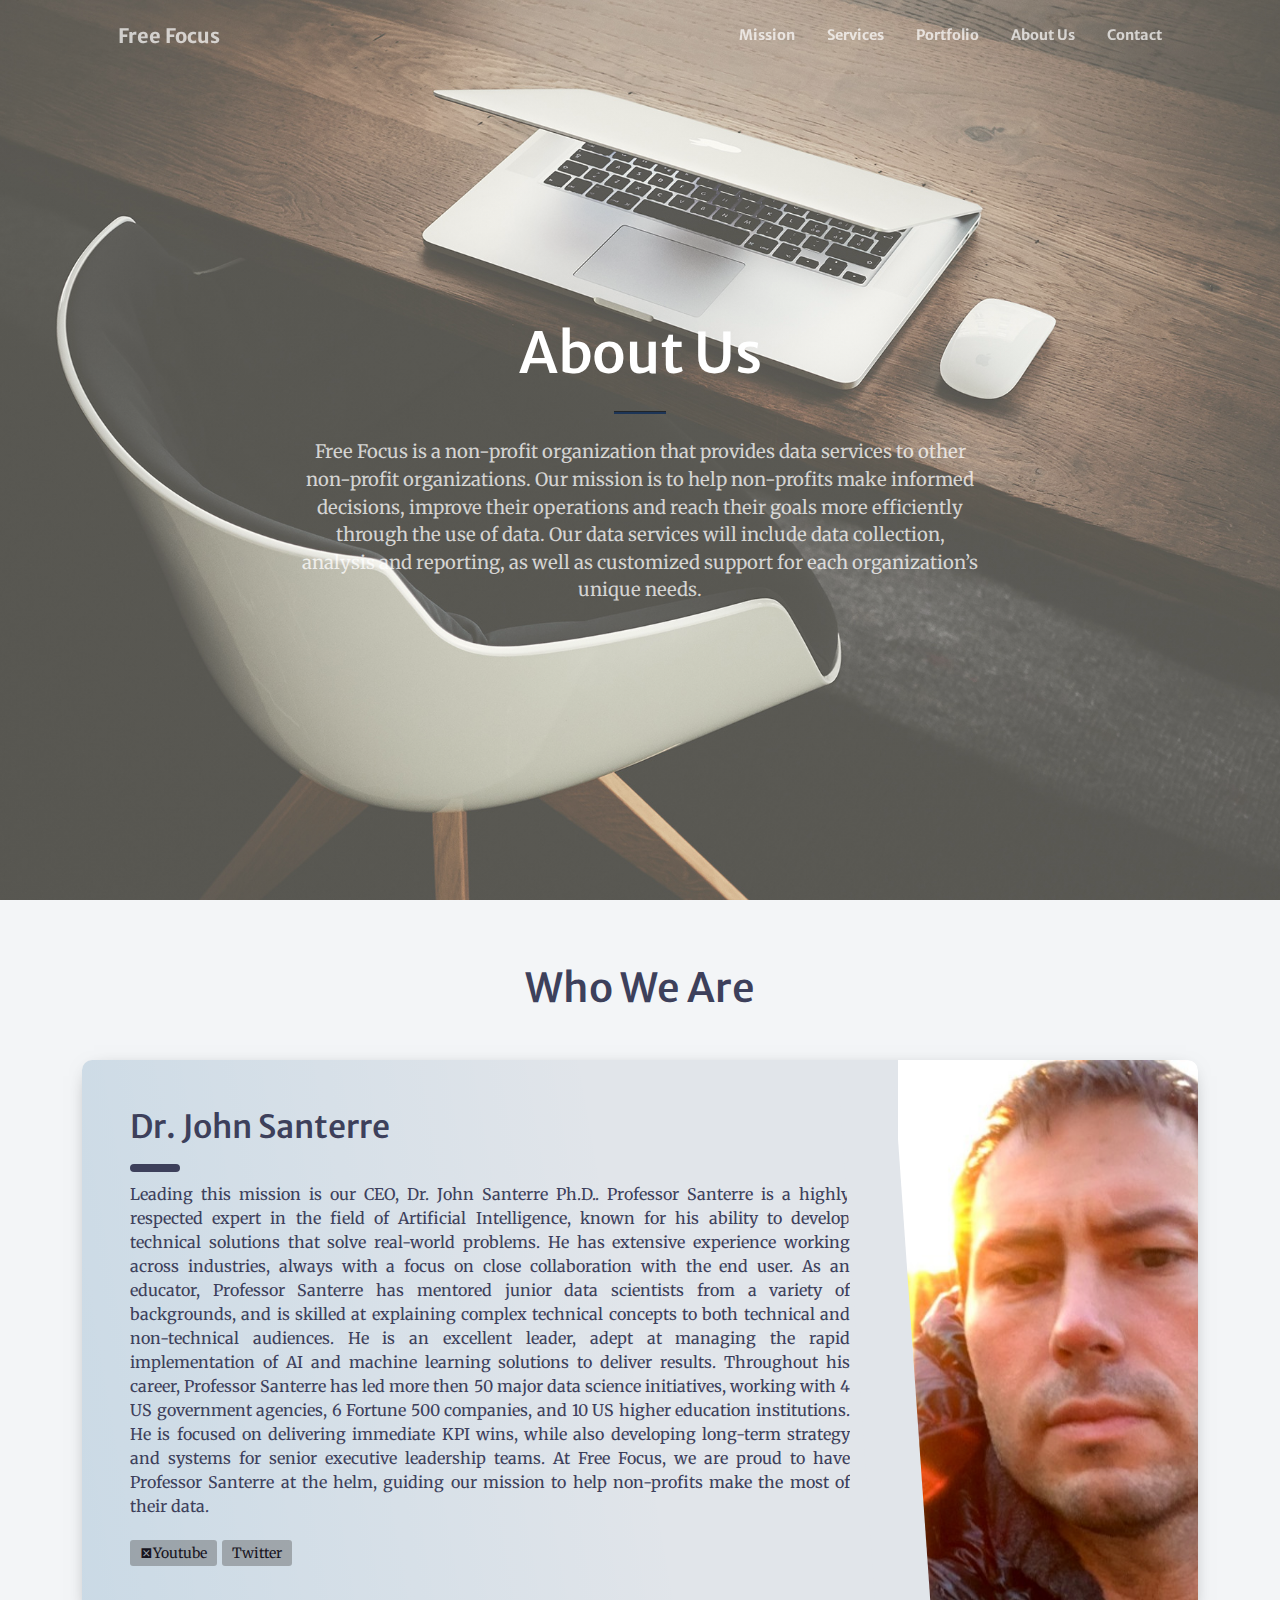
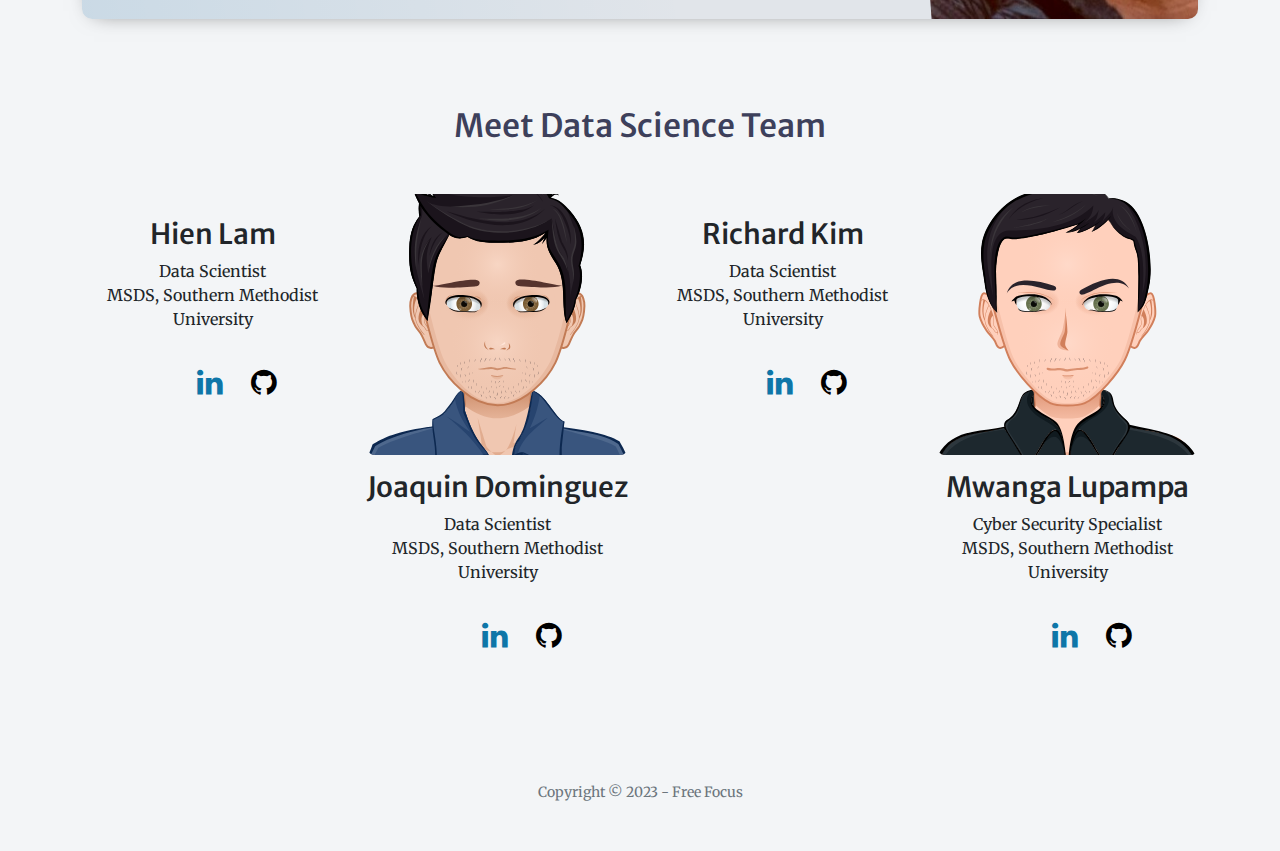
==== about.html @ c7f5c75e "joaquin svg" ====
<!DOCTYPE html>
<html lang="en">
    <head>
        <meta charset="utf-8" />
        <meta name="viewport" content="width=device-width, initial-scale=1, shrink-to-fit=no" />
        <meta name="description" content="" />
        <meta name="author" content="" />
        <title>Free Focus</title>
        <!-- Favicon-->
        <link rel="icon" type="image/x-icon" href="assets/favicon.ico" />
        <!-- Add icon library -->
        <link rel="stylesheet" href="https://cdnjs.cloudflare.com/ajax/libs/font-awesome/4.7.0/css/font-awesome.min.css">
        <!-- Bootstrap Icons-->
        <link href="https://cdn.jsdelivr.net/npm/bootstrap-icons@1.5.0/font/bootstrap-icons.css" rel="stylesheet" />
        <!-- Google fonts-->
        <link href="https://fonts.googleapis.com/css?family=Merriweather+Sans:400,700" rel="stylesheet" />
        <link href="https://fonts.googleapis.com/css?family=Merriweather:400,300,300italic,400italic,700,700italic" rel="stylesheet" type="text/css" />
        <!-- SimpleLightbox plugin CSS-->
        <link href="https://cdnjs.cloudflare.com/ajax/libs/SimpleLightbox/2.1.0/simpleLightbox.min.css" rel="stylesheet" />
        <!-- Core theme CSS (includes Bootstrap)-->
        <link href="css/styles.css" rel="stylesheet" />
    </head>
    <body id="page-top">
        <!-- Navigation-->
        <nav class="navbar navbar-expand-lg navbar-light fixed-top py-3" id="mainNav">
            <div class="container px-4 px-lg-5">
                <a class="navbar-brand" href="#page-top">Free Focus</a>
                <button class="navbar-toggler navbar-toggler-right" type="button" data-bs-toggle="collapse" data-bs-target="#navbarResponsive" aria-controls="navbarResponsive" aria-expanded="false" aria-label="Toggle navigation"><span class="navbar-toggler-icon"></span></button>
                <div class="collapse navbar-collapse" id="navbarResponsive">
                    <ul class="navbar-nav ms-auto my-2 my-lg-0">
                        <li class="nav-item"><a class="nav-link" href="index.html">Mission</a></li>
                        <li class="nav-item"><a class="nav-link" href="index.html">Services</a></li>
                        <li class="nav-item"><a class="nav-link" href="index.html">Portfolio</a></li>
                        <li class="nav-item"><a class="nav-link" href="about.html">About Us</a></li>
                        <li class="nav-item"><a class="nav-link" href="index.html">Contact</a></li>
                    </ul>
                </div>
            </div>
        </nav>
        <!-- Masthead-->
        <header class="masthead2">
            <div class="container px-4 px-lg-5 h-100">
                <div class="row gx-4 gx-lg-5 h-100 align-items-center justify-content-center text-center">
                    <div class="col-lg-8 align-self-end">
                        <h1 class="text-white font-weight-bold">About Us</h1>
                        <hr class="divider" />
                    </div>
                    <div class="col-lg-8 align-self-baseline">
                        <p class="text-white-75 mb-5"> Free Focus is a non-profit organization that provides data services to other non-profit organizations. Our mission is to help non-profits make informed decisions, improve their operations and reach their goals more efficiently through the use of data. Our data services will include data collection, analysis and reporting, as well as customized support for each organization’s unique needs. </p>

                    </div>
                </div>
            </div>
        </header>

        <!-- Services-->
        <section class="light pt-4">
            <div class="container py-2">
                <div class = "h1 text-center text-blue pb-3" id = "pageHeaderTitle"> Who We Are</div>
                <article class = "postcard light blue">
                    <a class = "postcard__img_link" href="#">
                        <img class = "postcard__img" src="/assets/img/santerre2.jpg" alt="">
                    </a>
                        <div class = "postcard__text t-dark">
                            <h1 class = "postcard__title text-blue">Dr. John Santerre</h1>
                            <div class = "postcard__bar"></div>
                            <div class = "postcard__preview-txt text-blue">
                                Leading this mission is our CEO, Dr. John Santerre Ph.D.. Professor Santerre is a highly respected expert in the field of Artificial Intelligence, known for his ability to develop technical solutions that solve real-world problems. He has extensive experience working across industries, always with a focus on close collaboration with the end user. As an educator, Professor Santerre has mentored junior data scientists from a variety of backgrounds, and is skilled at explaining complex technical concepts to both technical and non-technical audiences. 
                                He is an excellent leader, adept at managing the rapid implementation of AI and machine learning solutions to deliver results.
                                Throughout his career, Professor Santerre has led more then 50 major data science initiatives, working with 4 US government agencies, 6 Fortune 500 companies, and 10 US higher education institutions. He is focused on delivering immediate KPI wins, while also developing long-term strategy and systems for senior executive leadership teams.
                                At Free Focus, we are proud to have Professor Santerre at the helm, guiding our mission to help non-profits make the most of their data.
                            </div>
                            <ul class="postcard__tagbox">
                                <li class="tag__item"><i class="fas fa-tag mr-2"></i>Youtube</li>
                                <li class="tag__item"><i class="fas fa-clock mr-2"></i>Twitter</li>
                            </ul>
                        </div>
                </article>




                    <!-- <div class="col-lg-4 col-md-6 text-center">
                        <div class="mt-5">
                            <div class="mb-2"><i class="bi-braces fs-1 text-blue"></i></div>
                            <h3 class="h4 mb-2">Advice</h3>
                            <p class="text-muted mb-0">With over 20 years of providing highly technical services to clients, Free Focus and its members are committed to producing best-in-class service for 501(c)(3) organizations.</p>
                        </div>
                    </div>
                    <div class="col-lg-4 col-md-6 text-center">
                        <div class="mt-5">
                            <div class="mb-2"><i class="bi-laptop fs-1 text-blue"></i></div>
                            <h3 class="h4 mb-2">Educate</h3>
                            <p class="text-muted mb-0">With experience teaching and educating at University of California, Berkeley, Southern Methodist University, Syracuse University, and the University of Chicago, Free Focus is committed to the highest standards in employee education.</p>
                        </div>
                    </div>
                    <div class="col-lg-4 col-md-6 text-center">
                        <div class="mt-5">
                            <div class="mb-2"><i class="bi-globe fs-1 text-blue"></i></div>
                            <h3 class="h4 mb-2">Support</h3>
                            <p class="text-muted mb-0">Free Focus's original mission was, and continues to be, boutique hands-on technical support for nonprofits to help them achieve their technical goals.</p>
                        </div>
                    </div> -->
                    <!-- <div class="col-lg-3 col-md-6 text-center">
                        <div class="mt-5">
                            <div class="mb-2"><i class="bi-heart fs-1 text-blue"></i></div>
                            <h3 class="h4 mb-2">Made with Love</h3>
                            <p class="text-muted mb-0">Lorem ipsum</p>
                        </div>
                    </div> -->
                </div>
            </div>
        </section>

        <section id = 'team' class="light">
            <div class = 'container py-5 justify-content-center'>
                <h2 class="text-center mb-5 text-blue">Meet Data Science Team</h2>
                <div class = 'row text-center'>
                    <div class = 'col-lg-3 col-sm-4 col-xs-12  align-items-center'>
                        <div class = 'our team'>
                            <div class='single-team'>
                                <img src="https://bootdey.com/img/Content/avatar/avatar3.png" class = "img-fluid mb-3 rounded-circle shadow-4-strong" alt="">
                                <h3>Hien Lam</h3>
                                <p>Data Scientist <br> MSDS, Southern Methodist University</p>
                            </div>
                            <ul class="social">
                                <a href="https://www.linkedin.com/in/lamhien/" class = "fa fa-linkedin linkedin"></a>
                                <a href="https://github.com/lam-hien" class = "fa fa-github github"></a>
                            </ul>
                        </div><!-- End our team-->
                    </div><!--End Col-->
                    <div class="col-lg-3 col-sm-4 col-xs-12 ">    
                        <div class="our-team">
                            <div class="single-team">
                                <img src="/assets/img/joaquin_cartoon.svg" class="img-fluid mb-3 rounded-3  shadow-4-strong" alt="">
                                <h3>Joaquin Dominguez</h3>
                                <p>Data Scientist <br> MSDS, Southern Methodist University</p>
                            </div>
                            <ul class="social">
                                <a href="https://www.linkedin.com/in/joaquin-dominguez1992/" class = "fa fa-linkedin linkedin"></a>
                                <a href="https://github.com/j-dominguez9" class = "fa fa-github github"></a>
                            </ul>	
                        </div><!--End Our Team-->    
                    </div><!--End Col-->
                    <div class="col-lg-3 col-sm-4 col-xs-12">    
                        <div class="our-team">
                            <div class="single-team">
                                <img src="https://bootdey.com/img/Content/avatar/avatar2.png" class="img-fluid mb-3 rounded-circle shadow-4-strong" alt="">
                                <h3>Richard Kim</h3>
                                <p>Data Scientist <br> MSDS, Southern Methodist University</p>
                            </div>
                            <ul class="social">
                                <a href="https://www.linkedin.com/in/richard-y-kim/" class = "fa fa-linkedin linkedin"></a>
                                <a href="https://github.com/ryskgit" class = "fa fa-github github"></a>
                            </ul>	
                        </div><!--End Our Team-->    
                    </div><!--End Col-->
                    <div class="col-lg-3 col-sm-4 col-xs-12">    
                        <div class="our-team">
                            <div class="single-team">
                                <img src="/assets/img/Cartoonify.svg" class="img-fluid mb-3 rounded-3" alt="">
                                <h3>Mwanga Lupampa</h3>
                                <p>Cyber Security Specialist <br> MSDS, Southern Methodist University</p>
                            </div>
                            <ul class="social">
                                <a href="https://www.linkedin.com/in/mwangamalcolm/" class = "fa fa-linkedin linkedin"></a>
                                <a href="#" class = "fa fa-github github"></a>
                            </ul>	
                        </div><!--End Our Team-->    
                    </div><!--End Col-->
                </div>
            </div>
        </section> 

            <!-- Footer-->
        <footer class="light py-5">
            <div class="container px-4 px-lg-5"><div class="small text-center text-muted">Copyright &copy; 2023 - Free Focus</div></div>
        </footer>
        <!-- Bootstrap core JS-->
        <script src="https://cdn.jsdelivr.net/npm/bootstrap@5.2.3/dist/js/bootstrap.bundle.min.js"></script>
        <!-- SimpleLightbox plugin JS-->
        <script src="https://cdnjs.cloudflare.com/ajax/libs/SimpleLightbox/2.1.0/simpleLightbox.min.js"></script>
        <!-- Core theme JS-->
        <script src="js/scripts.js"></script>
        <!-- * * * * * * * * * * * * * * * * * * * * * * * * * * * * * * * * * * * * * * * *-->
        <!-- * *                               SB Forms JS                               * *-->
        <!-- * * Activate your form at https://startbootstrap.com/solution/contact-forms * *-->
        <!-- * * * * * * * * * * * * * * * * * * * * * * * * * * * * * * * * * * * * * * * *-->
        <script src="https://cdn.startbootstrap.com/sb-forms-latest.js"></script>
    </body>
</html>
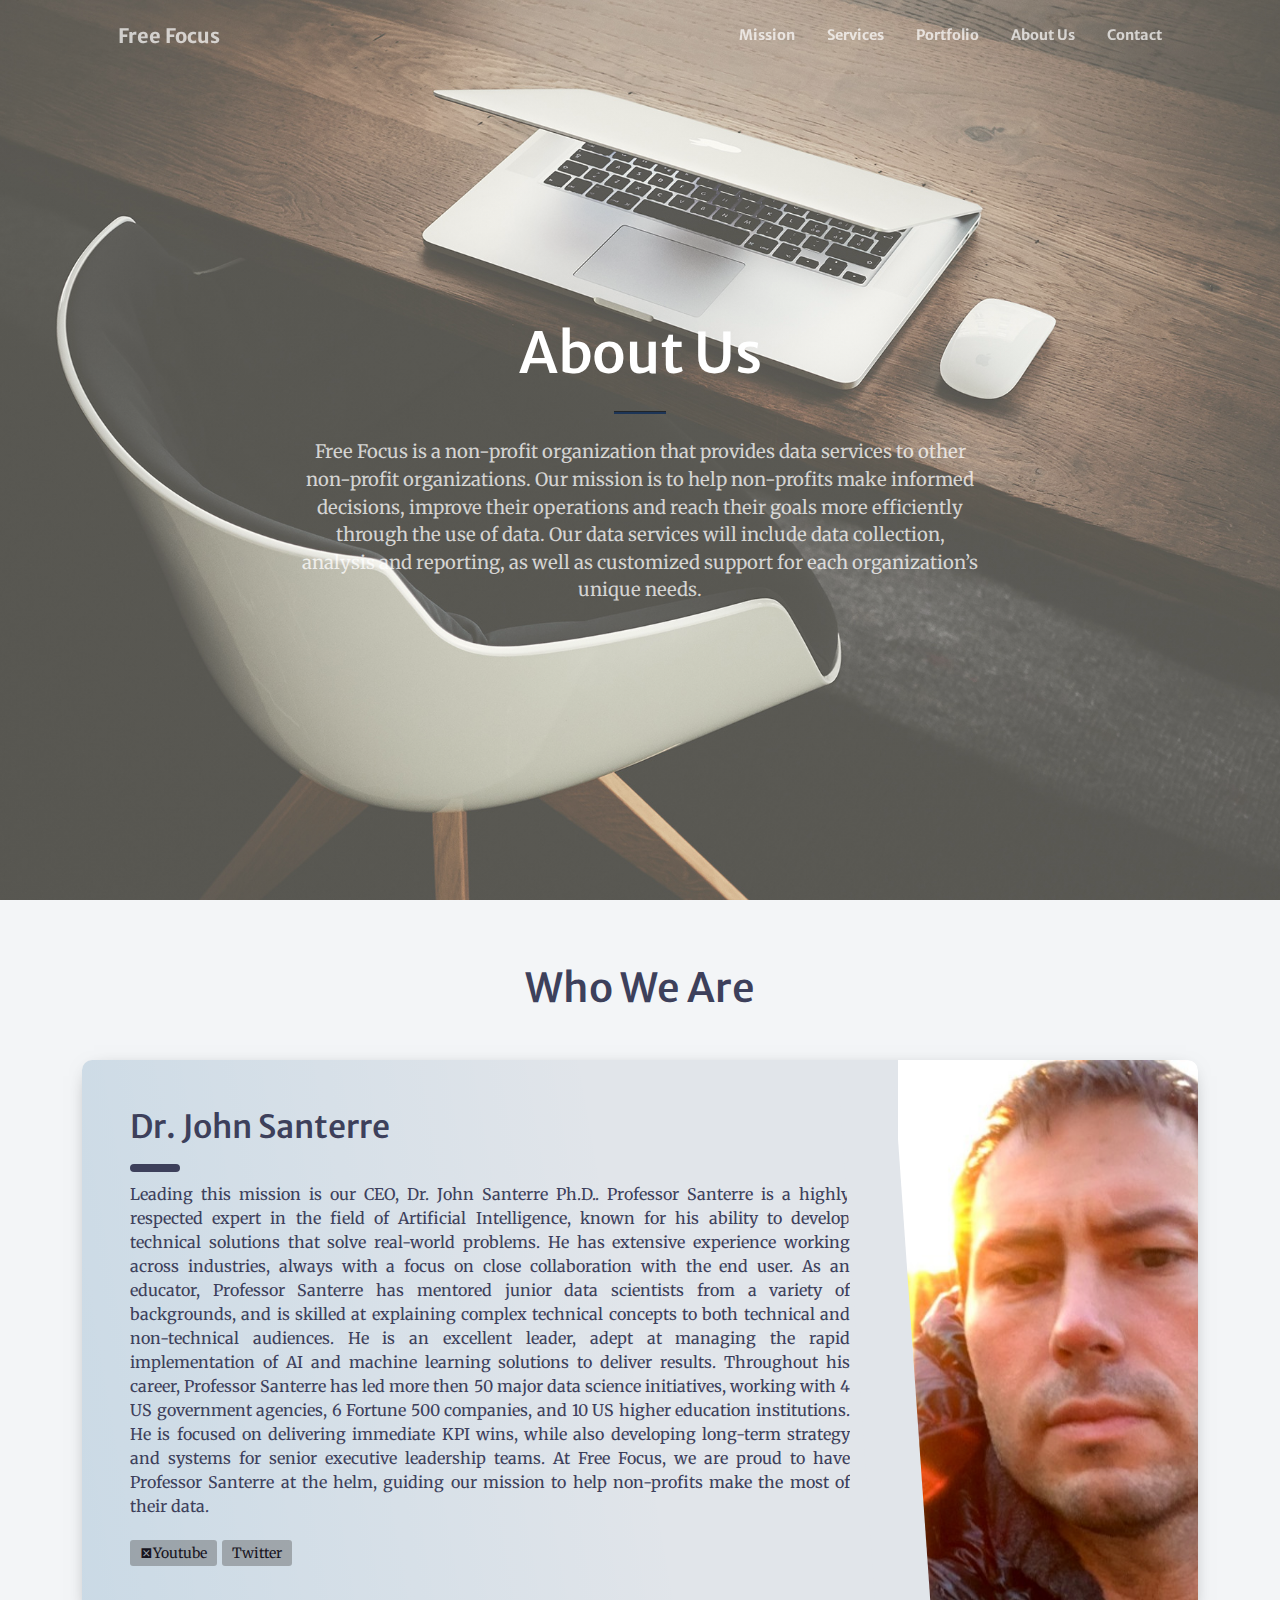
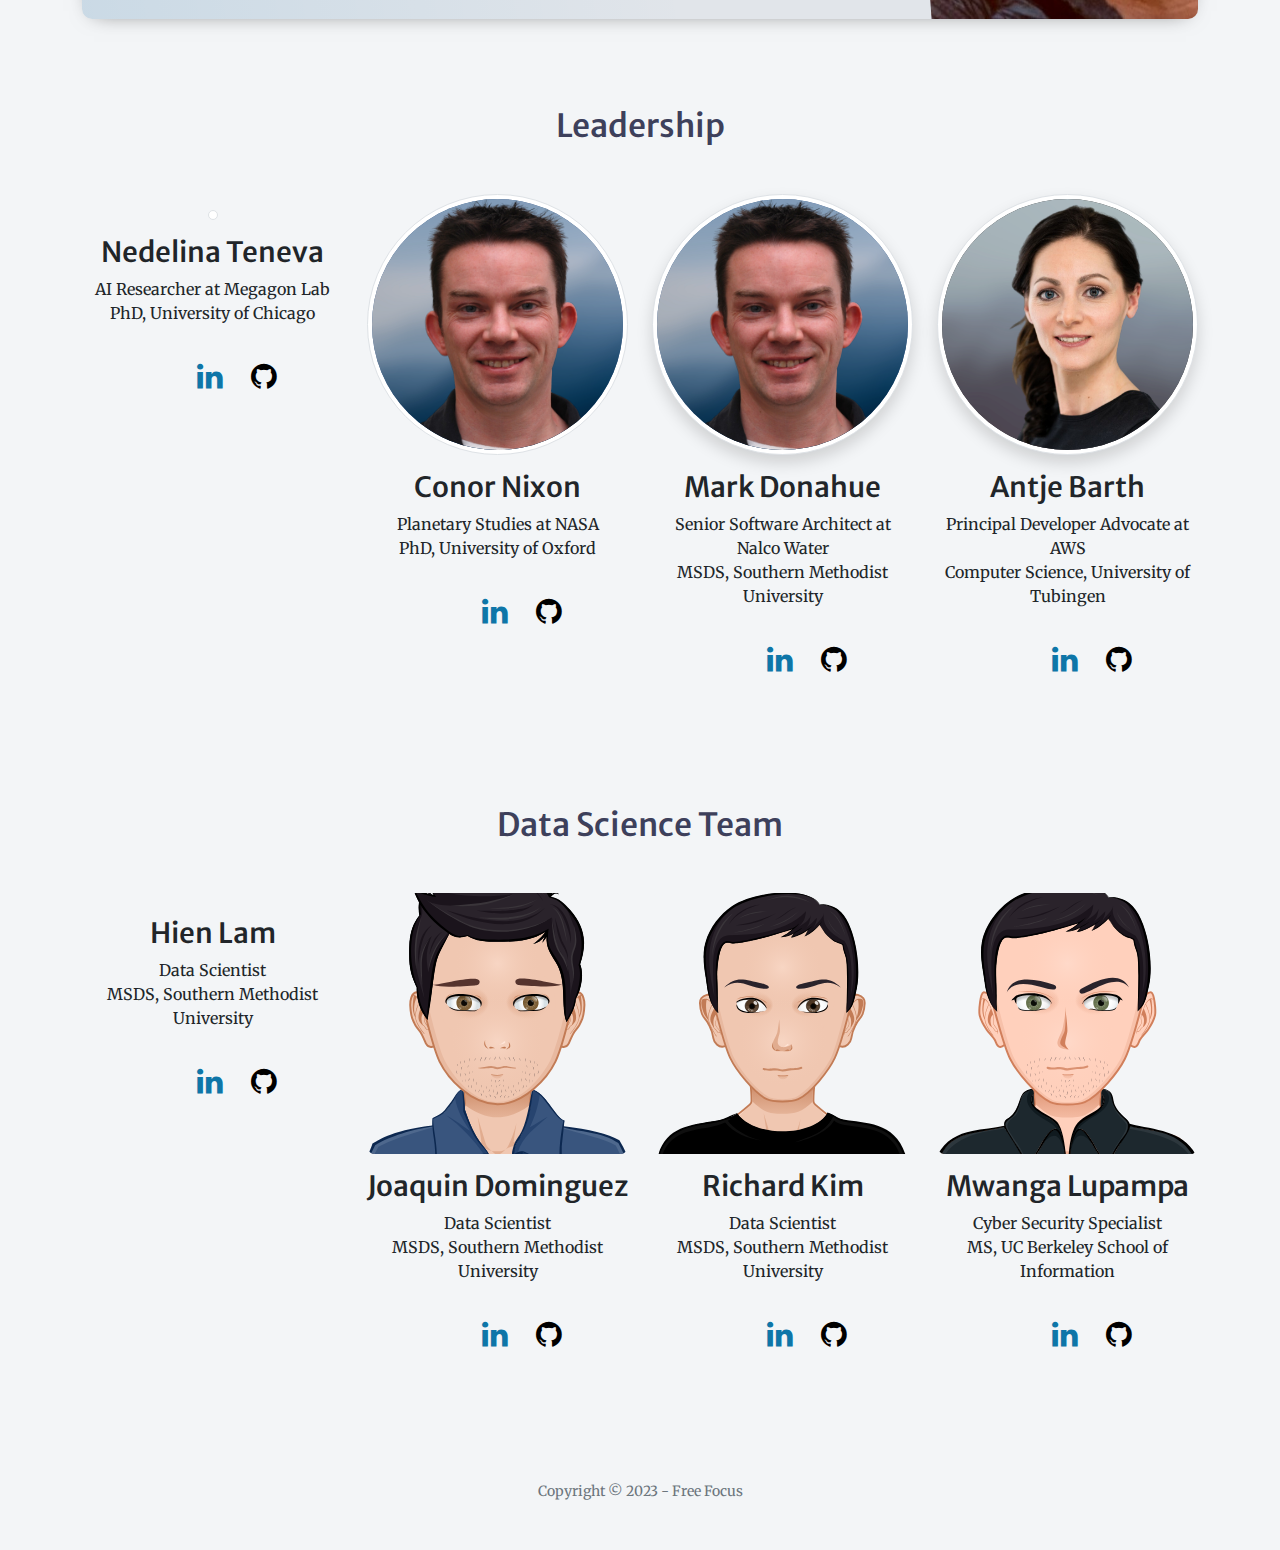
==== commit ca119548: "Leadership section" ====
--- a/about.html
+++ b/about.html
@@ -114,7 +114,67 @@
 
         <section id = 'team' class="light">
             <div class = 'container py-5 justify-content-center'>
-                <h2 class="text-center mb-5 text-blue">Meet Data Science Team</h2>
+                <h2 class="text-center mb-5 text-blue">Leadership</h2>
+                <div class = 'row text-center '>
+                    <div class = 'col-lg-3 col-sm-4 col-xs-12 align-items-center'>
+                        <div class = 'our team'>
+                            <div class='single-team'>
+                                <img src="/assets/img/Nedelina.svg" class = "mt-3 img-fluid img-thumbnail mb-3 rounded-circle " alt="">
+                                <h3>Nedelina Teneva</h3>
+                                <p>AI Researcher at Megagon Lab<br> PhD, University of Chicago</p>
+                            </div>
+                            <ul class="social">
+                                <a href="https://www.linkedin.com/in/nedelina-teneva-phd/" class = "fa fa-linkedin linkedin"></a>
+                                <a href="https://nedteneva.github.io/" class = "fa fa-github github"></a>
+                            </ul>
+                        </div><!-- End our team-->
+                    </div><!--End Col-->
+                    <div class="col-lg-3 col-sm-4 col-xs-12 ">    
+                        <div class="our-team">
+                            <div class="single-team ">
+                                <img src="/assets/img/Connor.svg" class="img-fluid img-thumbnail mb-3 rounded-circle" alt="">
+                                <h3>Conor Nixon</h3>
+                                <p>Planetary Studies at NASA <br> PhD, University of Oxford</p>
+                            </div>
+                            <ul class="social">
+                                <a href="https://www.linkedin.com/in/joaquin-dominguez1992/" class = "fa fa-linkedin linkedin"></a>
+                                <a href="https://github.com/j-dominguez9" class = "fa fa-github github"></a>
+                            </ul>	
+                        </div><!--End Our Team-->    
+                    </div><!--End Col-->
+                    <div class="col-lg-3 col-sm-4 col-xs-12">    
+                        <div class="our-team">
+                            <div class="single-team">
+                                <img src="/assets/img/Connor.svg" class="img-fluid img-thumbnail mb-3 rounded-circle shadow" alt="">
+                                <h3>Mark Donahue</h3>
+                                <p>Senior Software Architect at Nalco Water <br> MSDS, Southern Methodist University</p>
+                            </div>
+                            <ul class="social">
+                                <a href="https://www.linkedin.com/in/richard-y-kim/" class = "fa fa-linkedin linkedin"></a>
+                                <a href="https://github.com/ryskgit" class = "fa fa-github github"></a>
+                            </ul>	
+                        </div><!--End Our Team-->    
+                    </div><!--End Col-->
+                    <div class="col-lg-3 col-sm-4 col-xs-12">    
+                        <div class="our-team">
+                            <div class="single-team">
+                                <img src="/assets/img/Antje2.svg" class="img-fluid img-thumbnail mb-3 rounded-circle shadow" alt="">
+                                <h3>Antje Barth</h3>
+                                <p>Principal Developer Advocate at AWS <br> Computer Science, University of Tubingen</p>
+                            </div>
+                            <ul class="social">
+                                <a href="https://www.linkedin.com/in/antje-barth/" class = "fa fa-linkedin linkedin"></a>
+                                <a href="#" class = "fa fa-github github"></a>
+                            </ul>	
+                        </div><!--End Our Team-->    
+                    </div><!--End Col-->
+                </div>
+            </div>
+        </section> 
+
+        <section id = 'team' class="light">
+            <div class = 'container py-5 justify-content-center'>
+                <h2 class="text-center mb-5 text-blue">Data Science Team</h2>
                 <div class = 'row text-center'>
                     <div class = 'col-lg-3 col-sm-4 col-xs-12  align-items-center'>
                         <div class = 'our team'>
@@ -145,7 +205,7 @@
                     <div class="col-lg-3 col-sm-4 col-xs-12">    
                         <div class="our-team">
                             <div class="single-team">
-                                <img src="https://bootdey.com/img/Content/avatar/avatar2.png" class="img-fluid mb-3 rounded-circle shadow-4-strong" alt="">
+                                <img src="/assets/img/Cartoonify_RK.svg" class="img-fluid mb-3 rounded-3 shadow-4-strong" alt="">
                                 <h3>Richard Kim</h3>
                                 <p>Data Scientist <br> MSDS, Southern Methodist University</p>
                             </div>
@@ -160,7 +220,7 @@
                             <div class="single-team">
                                 <img src="/assets/img/Cartoonify.svg" class="img-fluid mb-3 rounded-3" alt="">
                                 <h3>Mwanga Lupampa</h3>
-                                <p>Cyber Security Specialist <br> MSDS, Southern Methodist University</p>
+                                <p>Cyber Security Specialist <br> MS, UC Berkeley School of Information</p>
                             </div>
                             <ul class="social">
                                 <a href="https://www.linkedin.com/in/mwangamalcolm/" class = "fa fa-linkedin linkedin"></a>
@@ -171,6 +231,8 @@
                 </div>
             </div>
         </section> 
+
+
 
             <!-- Footer-->
         <footer class="light py-5">
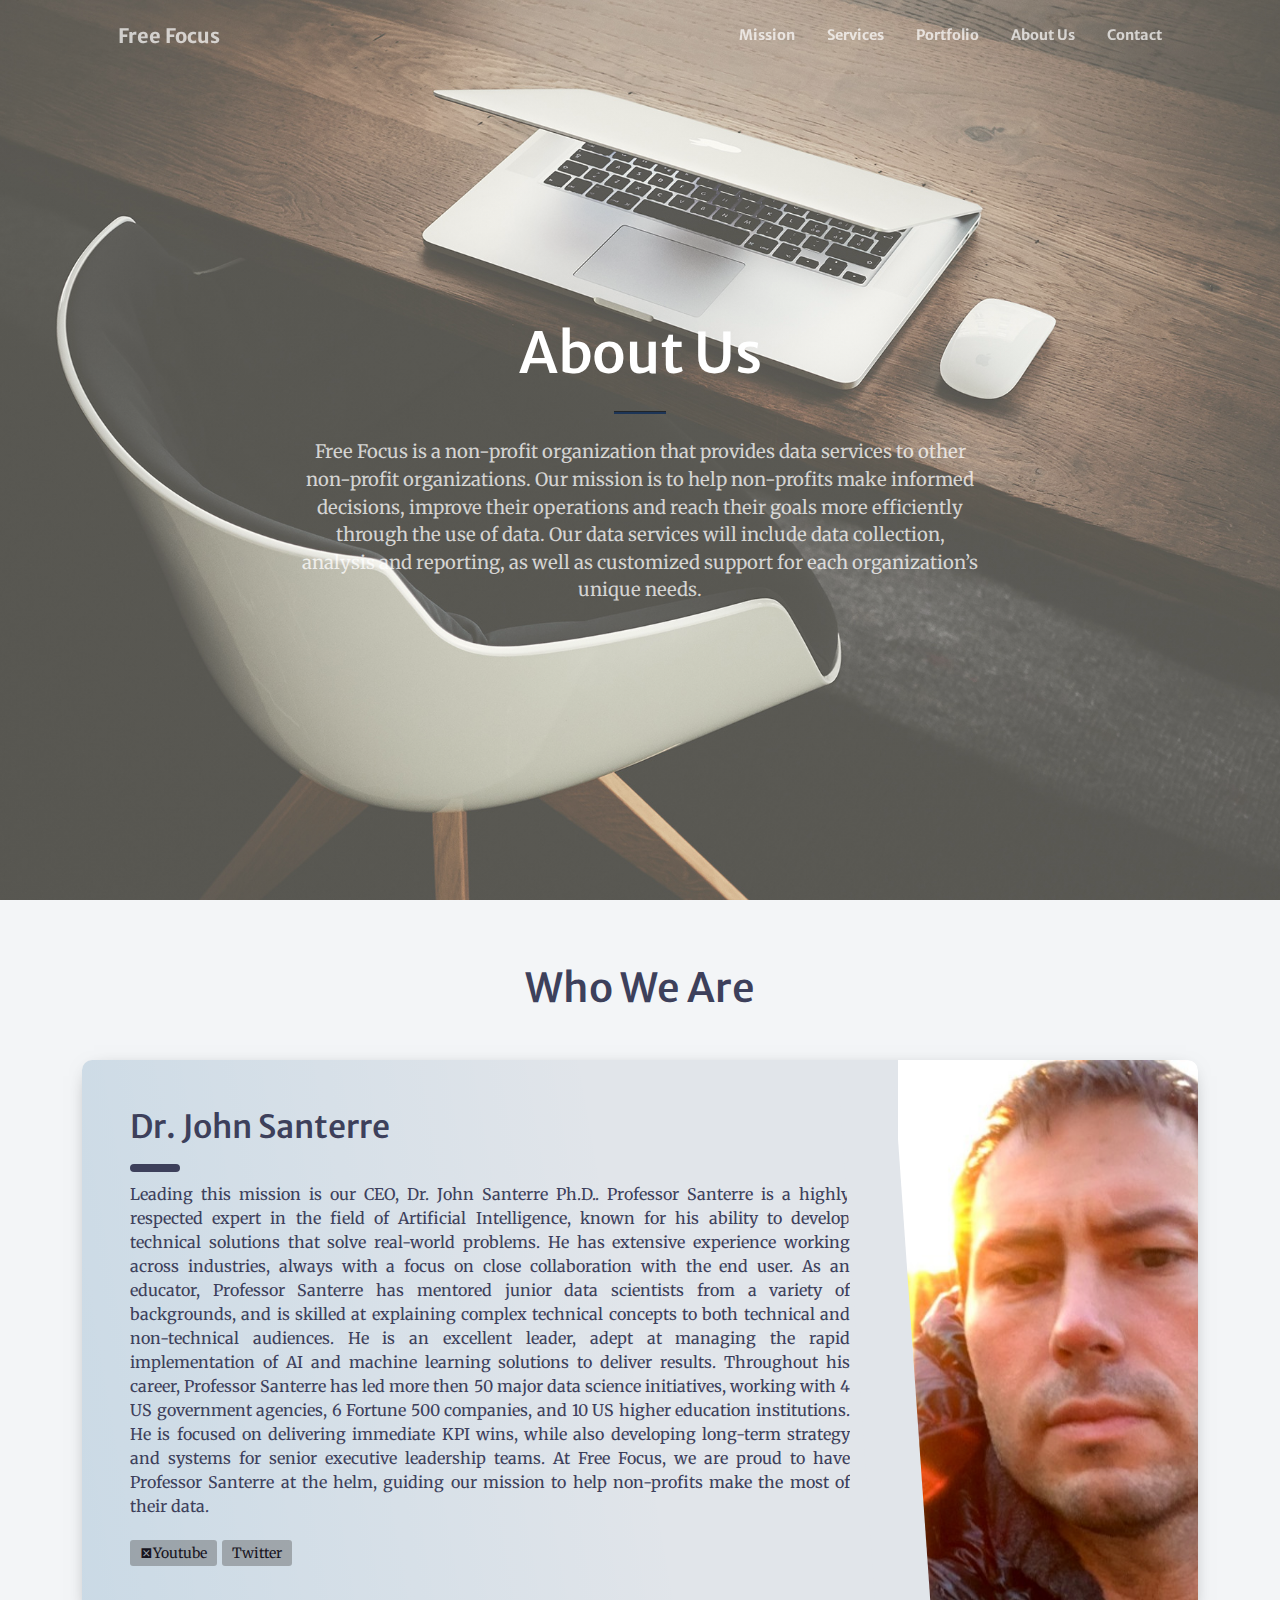
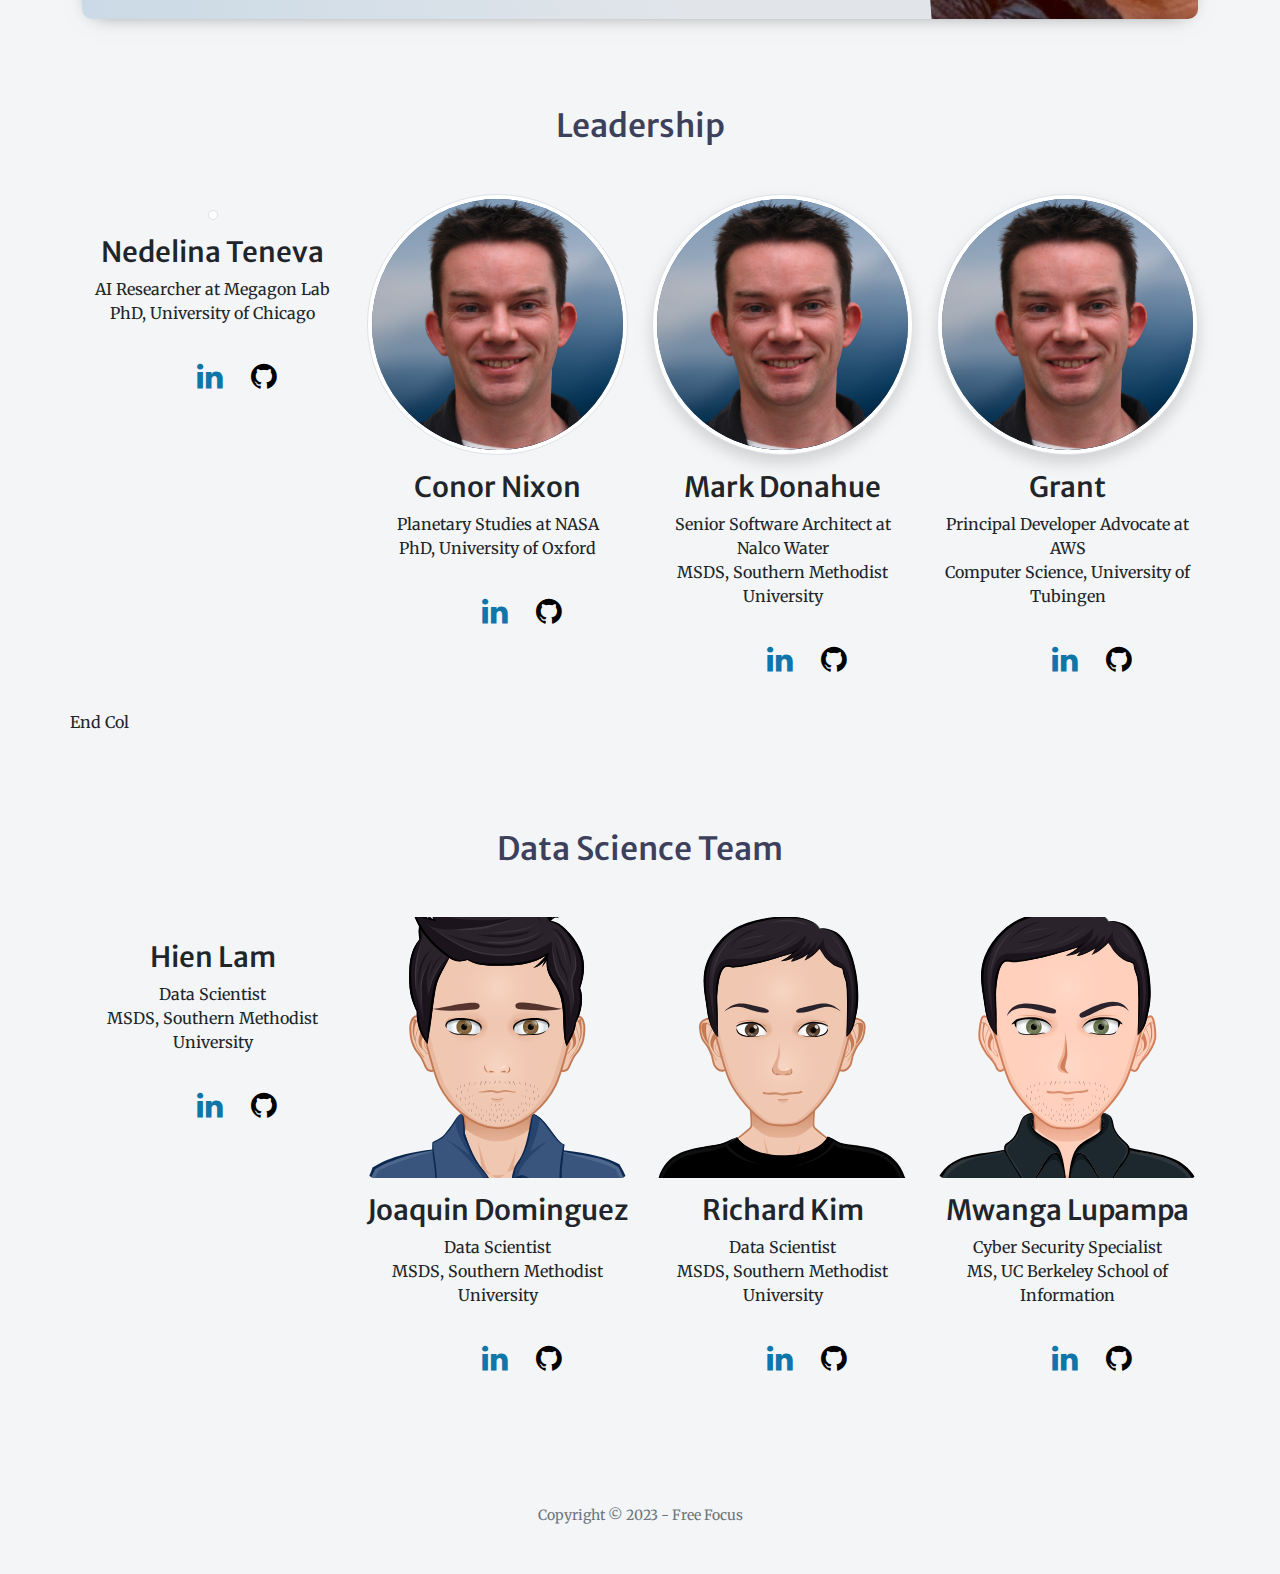
==== commit 4f9fdb7f: "error leadership" ====
--- a/about.html
+++ b/about.html
@@ -119,7 +119,7 @@
                     <div class = 'col-lg-3 col-sm-4 col-xs-12 align-items-center'>
                         <div class = 'our team'>
                             <div class='single-team'>
-                                <img src="/assets/img/Nedelina.svg" class = "mt-3 img-fluid img-thumbnail mb-3 rounded-circle " alt="">
+                                <img src="/assets/img/Nedelina.svg" class = "mt-3 img-fluid img-thumbnail mb-3 rounded-circle " type="image/svg+xml" alt="">
                                 <h3>Nedelina Teneva</h3>
                                 <p>AI Researcher at Megagon Lab<br> PhD, University of Chicago</p>
                             </div>
@@ -131,8 +131,8 @@
                     </div><!--End Col-->
                     <div class="col-lg-3 col-sm-4 col-xs-12 ">    
                         <div class="our-team">
-                            <div class="single-team ">
-                                <img src="/assets/img/Connor.svg" class="img-fluid img-thumbnail mb-3 rounded-circle" alt="">
+                            <div class="single-team">
+                                    <img src="/assets/img/Connor.svg" class="img-fluid img-thumbnail mb-3 rounded-circle" type="image/svg+xml" alt="">
                                 <h3>Conor Nixon</h3>
                                 <p>Planetary Studies at NASA <br> PhD, University of Oxford</p>
                             </div>
@@ -145,7 +145,7 @@
                     <div class="col-lg-3 col-sm-4 col-xs-12">    
                         <div class="our-team">
                             <div class="single-team">
-                                <img src="/assets/img/Connor.svg" class="img-fluid img-thumbnail mb-3 rounded-circle shadow" alt="">
+                                <img src="/assets/img/Connor.svg" class="img-fluid img-thumbnail mb-3 rounded-circle shadow" type="image/svg+xml" alt="">
                                 <h3>Mark Donahue</h3>
                                 <p>Senior Software Architect at Nalco Water <br> MSDS, Southern Methodist University</p>
                             </div>
@@ -158,16 +158,16 @@
                     <div class="col-lg-3 col-sm-4 col-xs-12">    
                         <div class="our-team">
                             <div class="single-team">
-                                <img src="/assets/img/Antje2.svg" class="img-fluid img-thumbnail mb-3 rounded-circle shadow" alt="">
-                                <h3>Antje Barth</h3>
+                                <img src="/assets/img/Connor.svg" class="img-fluid img-thumbnail mb-3 rounded-circle shadow" type="image/svg+xml" alt="">
+                                <h3>Grant</h3>
                                 <p>Principal Developer Advocate at AWS <br> Computer Science, University of Tubingen</p>
                             </div>
                             <ul class="social">
-                                <a href="https://www.linkedin.com/in/antje-barth/" class = "fa fa-linkedin linkedin"></a>
+                                <a href="#" class = "fa fa-linkedin linkedin"></a>
                                 <a href="#" class = "fa fa-github github"></a>
                             </ul>	
                         </div><!--End Our Team-->    
-                    </div><!--End Col-->
+                    </div>End Col
                 </div>
             </div>
         </section> 
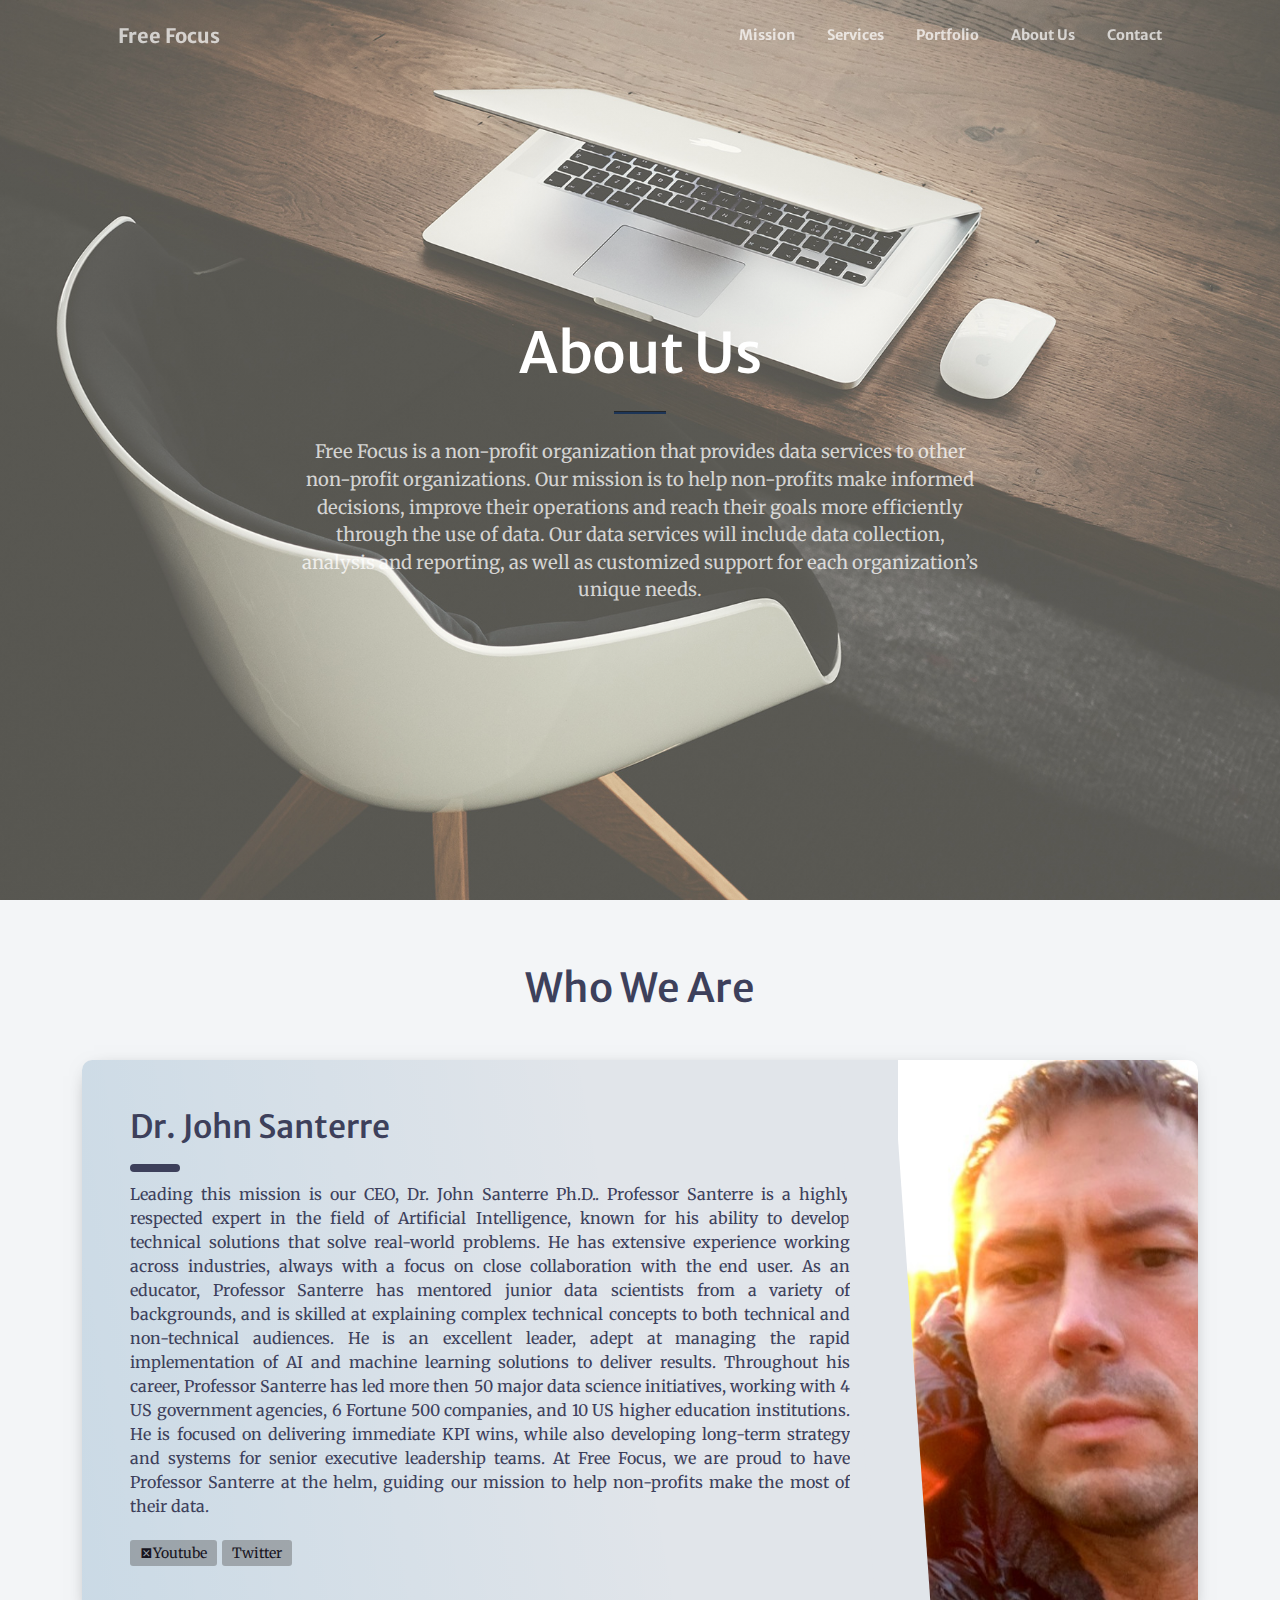
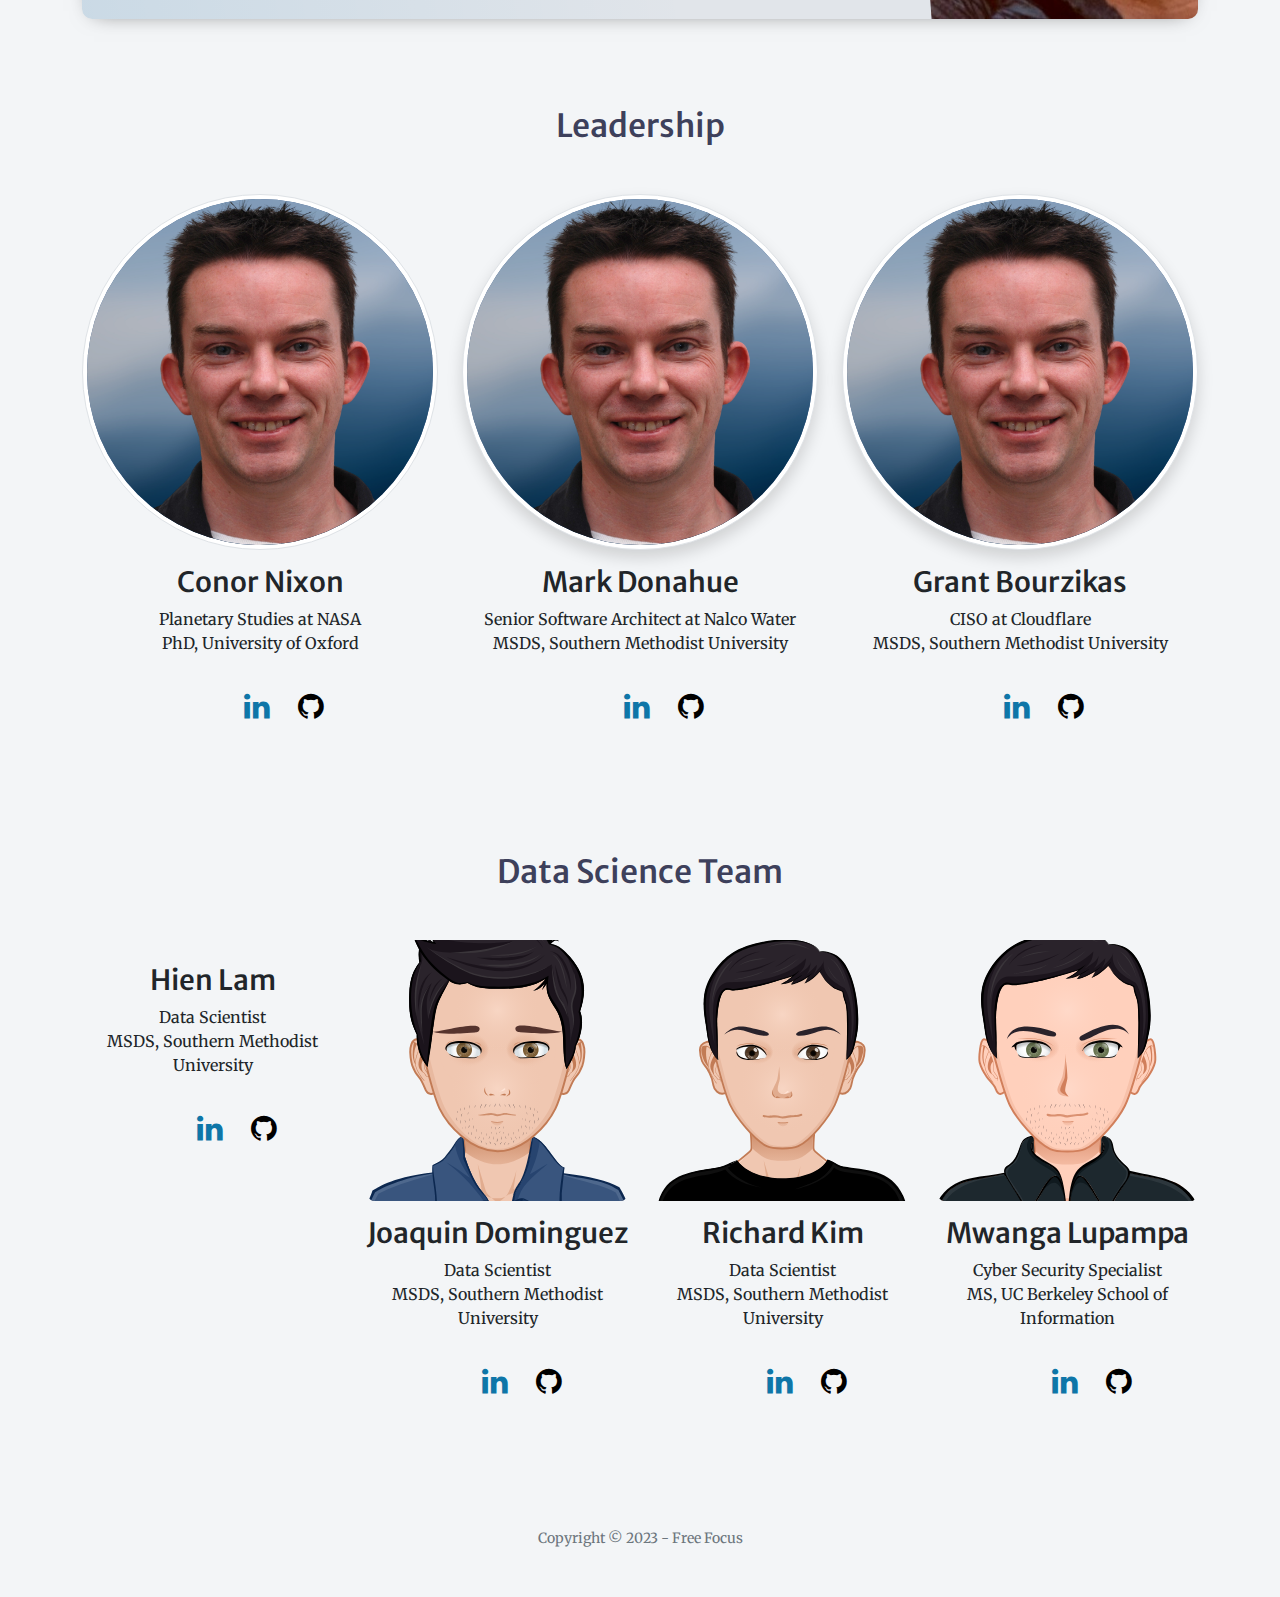
==== commit 3cc797d3: "grant details" ====
--- a/about.html
+++ b/about.html
@@ -116,7 +116,7 @@
             <div class = 'container py-5 justify-content-center'>
                 <h2 class="text-center mb-5 text-blue">Leadership</h2>
                 <div class = 'row text-center '>
-                    <div class = 'col-lg-3 col-sm-4 col-xs-12 align-items-center'>
+                    <!-- <div class = 'col-lg-3 col-sm-4 col-xs-12 align-items-center'>
                         <div class = 'our team'>
                             <div class='single-team'>
                                 <img src="/assets/img/Nedelina.svg" class = "mt-3 img-fluid img-thumbnail mb-3 rounded-circle " type="image/svg+xml" alt="">
@@ -127,9 +127,9 @@
                                 <a href="https://www.linkedin.com/in/nedelina-teneva-phd/" class = "fa fa-linkedin linkedin"></a>
                                 <a href="https://nedteneva.github.io/" class = "fa fa-github github"></a>
                             </ul>
-                        </div><!-- End our team-->
-                    </div><!--End Col-->
-                    <div class="col-lg-3 col-sm-4 col-xs-12 ">    
+                        </div><!--End our team-->
+                    <!-- </div>End Col -->
+                    <div class="col-lg-4 col-sm-4 col-xs-12 ">    
                         <div class="our-team">
                             <div class="single-team">
                                     <img src="/assets/img/Connor.svg" class="img-fluid img-thumbnail mb-3 rounded-circle" type="image/svg+xml" alt="">
@@ -142,7 +142,7 @@
                             </ul>	
                         </div><!--End Our Team-->    
                     </div><!--End Col-->
-                    <div class="col-lg-3 col-sm-4 col-xs-12">    
+                    <div class="col-lg-4 col-sm-4 col-xs-12">    
                         <div class="our-team">
                             <div class="single-team">
                                 <img src="/assets/img/Connor.svg" class="img-fluid img-thumbnail mb-3 rounded-circle shadow" type="image/svg+xml" alt="">
@@ -155,19 +155,19 @@
                             </ul>	
                         </div><!--End Our Team-->    
                     </div><!--End Col-->
-                    <div class="col-lg-3 col-sm-4 col-xs-12">    
+                    <div class="col-lg-4 col-sm-4 col-xs-12">    
                         <div class="our-team">
                             <div class="single-team">
                                 <img src="/assets/img/Connor.svg" class="img-fluid img-thumbnail mb-3 rounded-circle shadow" type="image/svg+xml" alt="">
-                                <h3>Grant</h3>
-                                <p>Principal Developer Advocate at AWS <br> Computer Science, University of Tubingen</p>
+                                <h3>Grant Bourzikas</h3>
+                                <p>CISO at Cloudflare <br> MSDS, Southern Methodist University</p>
                             </div>
                             <ul class="social">
                                 <a href="#" class = "fa fa-linkedin linkedin"></a>
                                 <a href="#" class = "fa fa-github github"></a>
                             </ul>	
                         </div><!--End Our Team-->    
-                    </div>End Col
+                    </div><!--End Col-->
                 </div>
             </div>
         </section> 
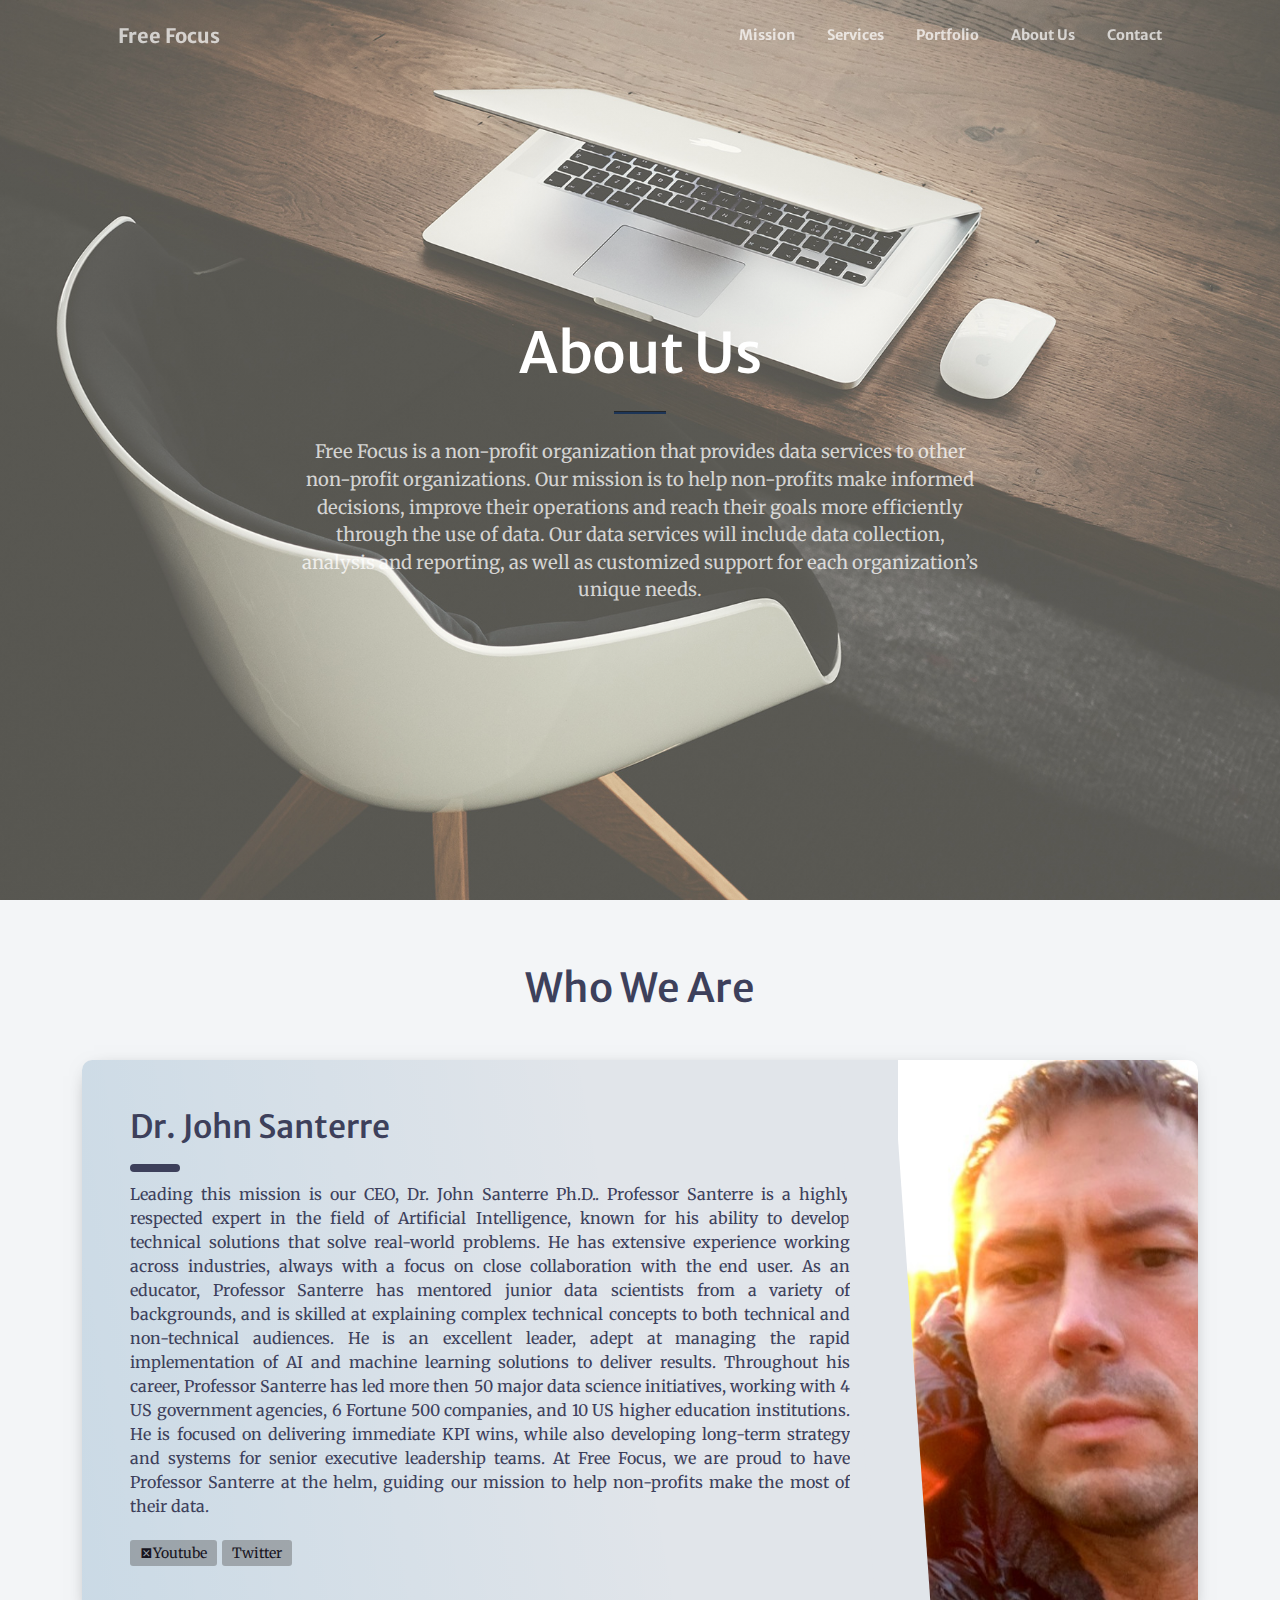
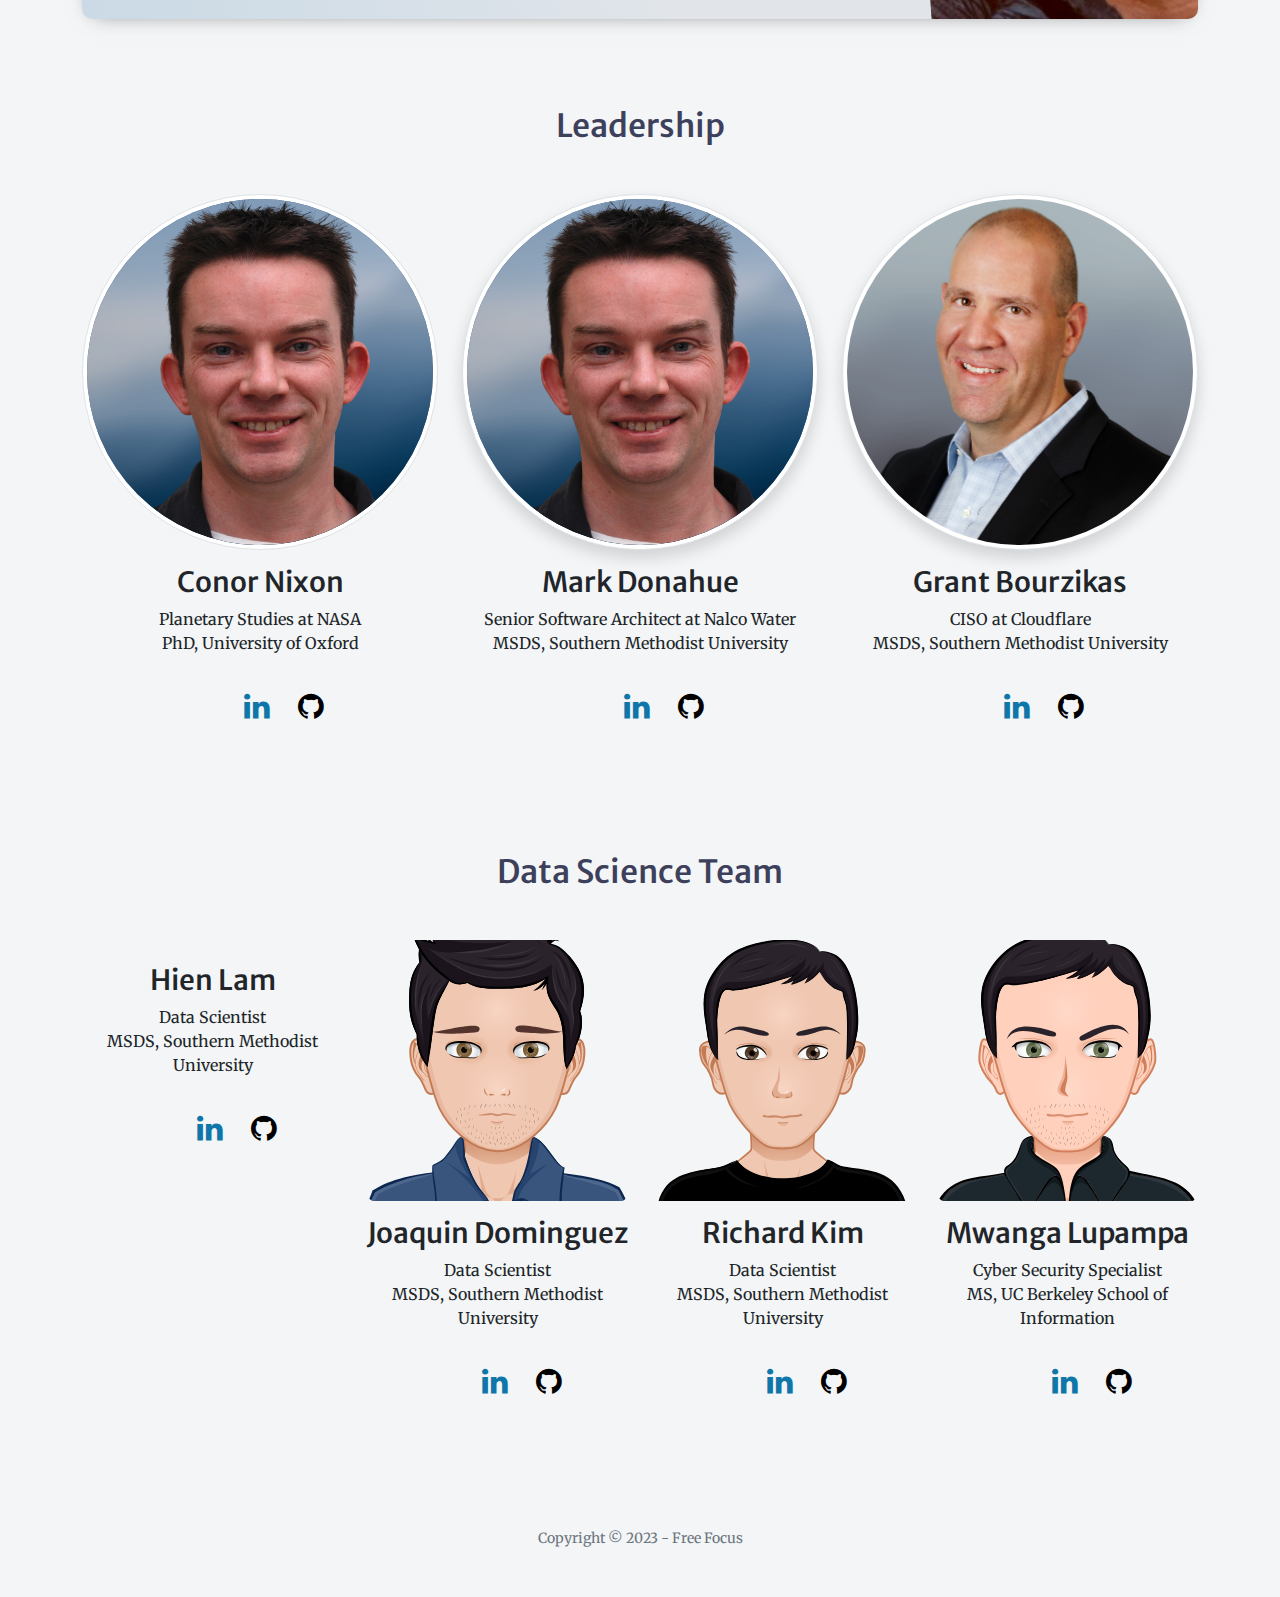
==== commit 2ae16091: "grant picture" ====
--- a/about.html
+++ b/about.html
@@ -158,12 +158,12 @@
                     <div class="col-lg-4 col-sm-4 col-xs-12">    
                         <div class="our-team">
                             <div class="single-team">
-                                <img src="/assets/img/Connor.svg" class="img-fluid img-thumbnail mb-3 rounded-circle shadow" type="image/svg+xml" alt="">
+                                <img src="/assets/img/Grant.svg" class="img-fluid img-thumbnail mb-3 rounded-circle shadow" type="image/svg+xml" alt="">
                                 <h3>Grant Bourzikas</h3>
                                 <p>CISO at Cloudflare <br> MSDS, Southern Methodist University</p>
                             </div>
                             <ul class="social">
-                                <a href="#" class = "fa fa-linkedin linkedin"></a>
+                                <a href="https://www.linkedin.com/in/grantbourzikas/" class = "fa fa-linkedin linkedin"></a>
                                 <a href="#" class = "fa fa-github github"></a>
                             </ul>	
                         </div><!--End Our Team-->    
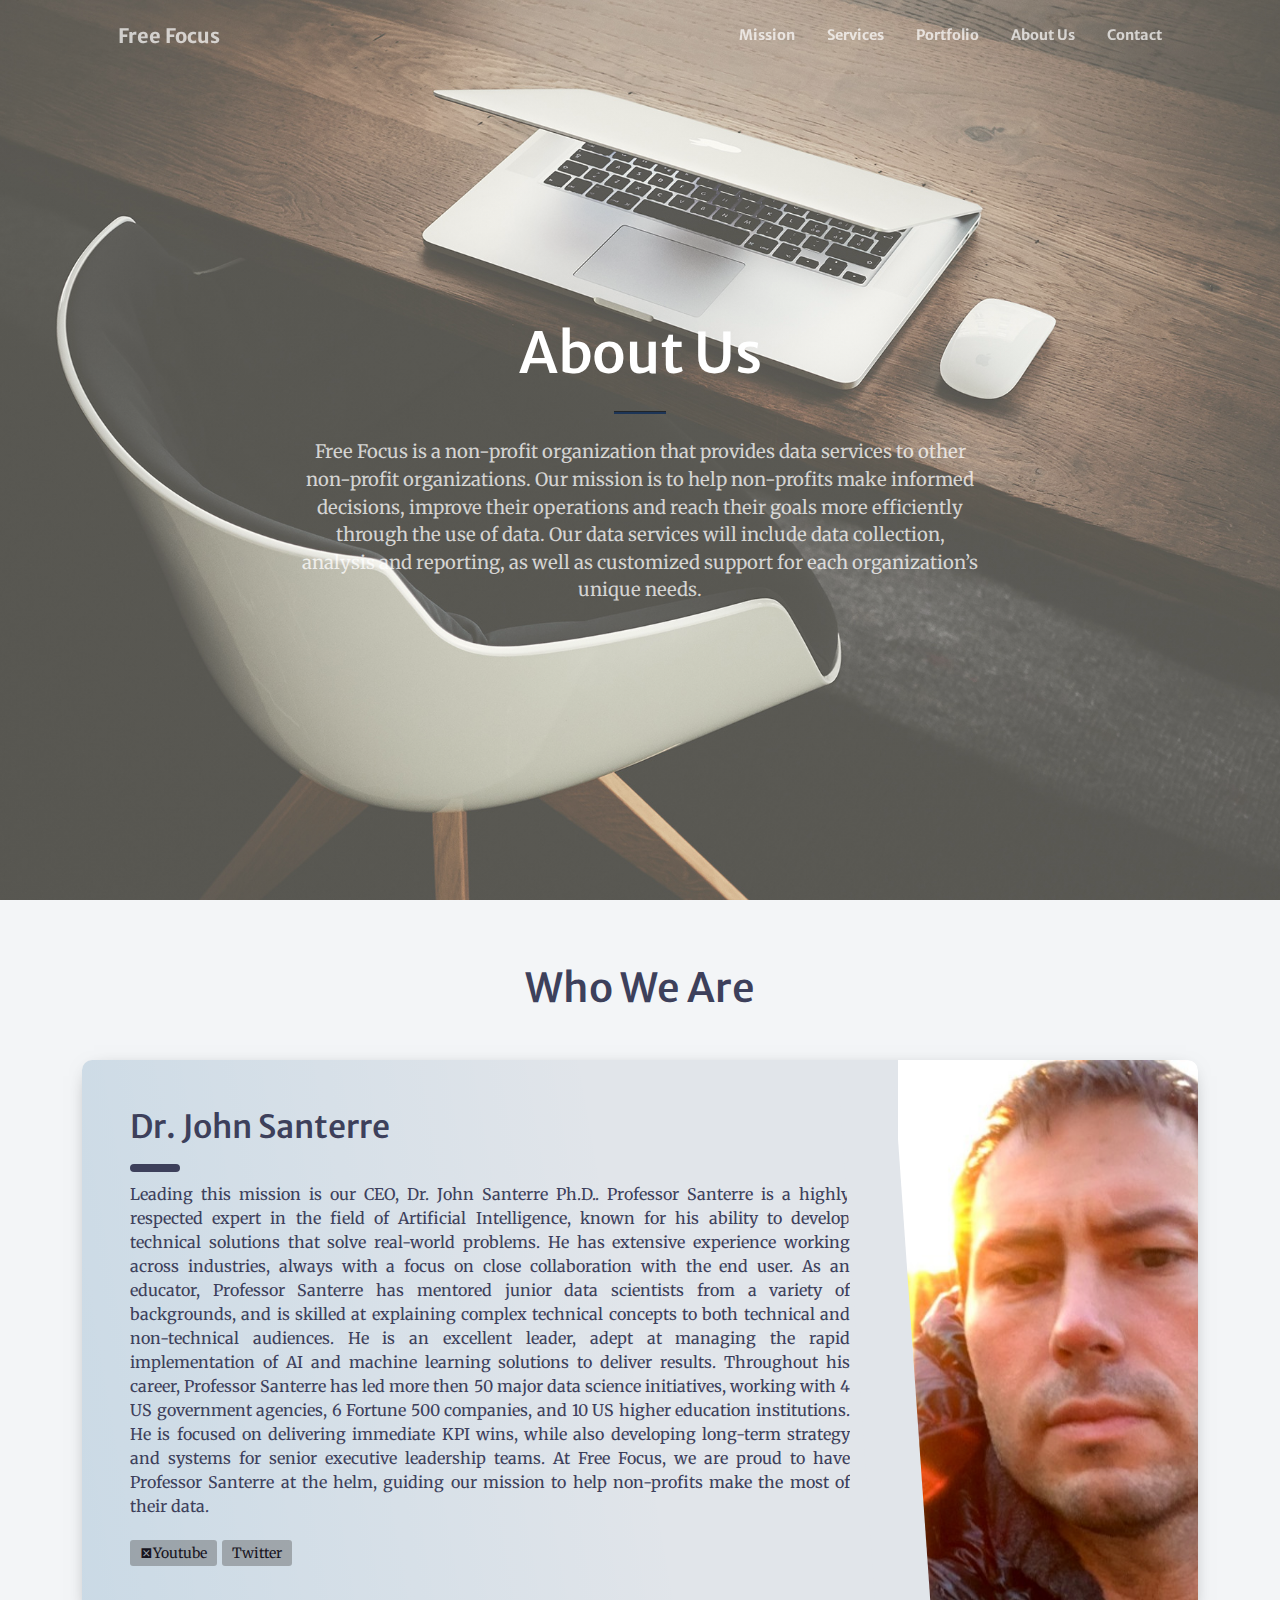
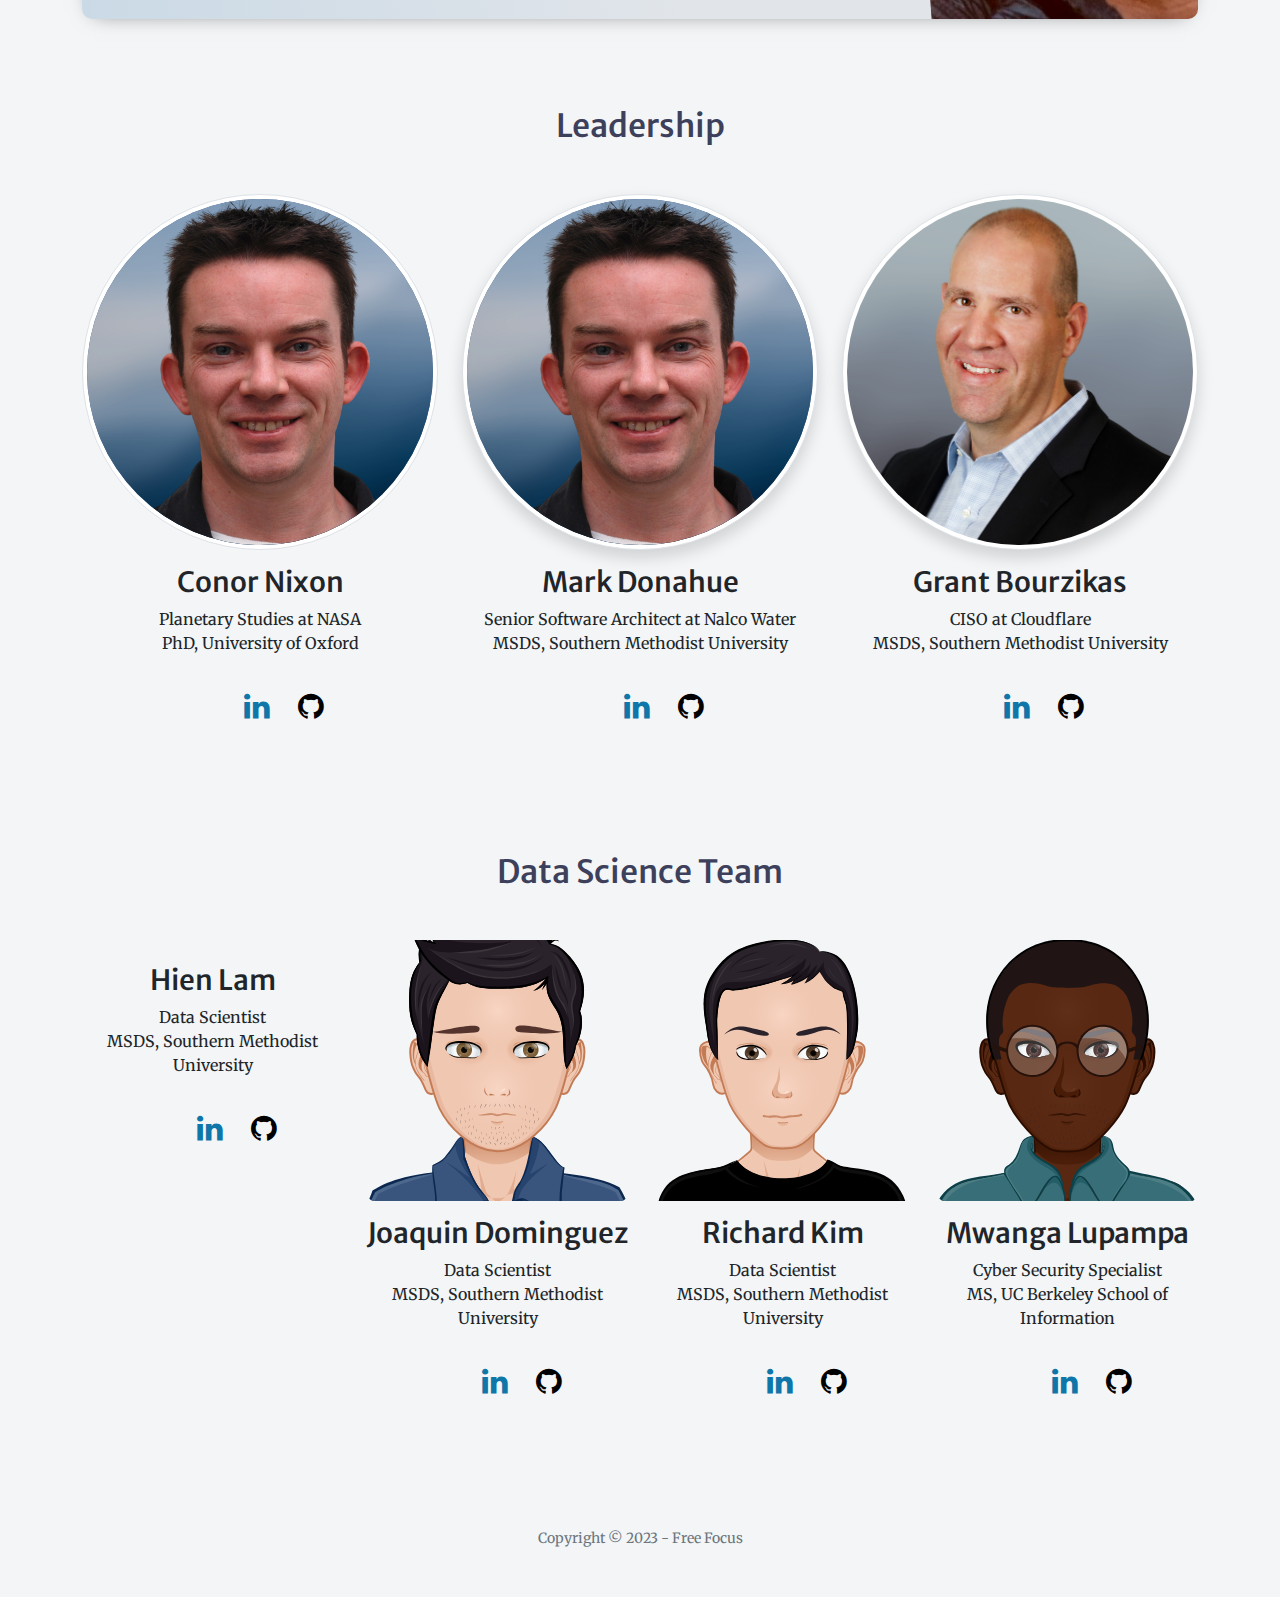
==== commit b79f5663: "mwange avatar" ====
--- a/about.html
+++ b/about.html
@@ -192,7 +192,7 @@
                     <div class="col-lg-3 col-sm-4 col-xs-12 ">    
                         <div class="our-team">
                             <div class="single-team">
-                                <img src="/assets/img/joaquin_cartoon.svg" class="img-fluid mb-3 rounded-3  shadow-4-strong" alt="">
+                                <img src="/assets/img/joaquin_cartoon.svg" class="img-fluid mb-3 rounded-3" type="image/svg+xml" alt="">
                                 <h3>Joaquin Dominguez</h3>
                                 <p>Data Scientist <br> MSDS, Southern Methodist University</p>
                             </div>
@@ -205,7 +205,7 @@
                     <div class="col-lg-3 col-sm-4 col-xs-12">    
                         <div class="our-team">
                             <div class="single-team">
-                                <img src="/assets/img/Cartoonify_RK.svg" class="img-fluid mb-3 rounded-3 shadow-4-strong" alt="">
+                                <img src="/assets/img/Cartoonify_RK.svg" class="img-fluid mb-3 rounded-3" type="image/svg+xml" alt="">
                                 <h3>Richard Kim</h3>
                                 <p>Data Scientist <br> MSDS, Southern Methodist University</p>
                             </div>
@@ -218,7 +218,7 @@
                     <div class="col-lg-3 col-sm-4 col-xs-12">    
                         <div class="our-team">
                             <div class="single-team">
-                                <img src="/assets/img/Cartoonify.svg" class="img-fluid mb-3 rounded-3" alt="">
+                                <img src="/assets/img/mwanga.svg" class="img-fluid mb-3 rounded-3" type="image/svg+xml" alt="">
                                 <h3>Mwanga Lupampa</h3>
                                 <p>Cyber Security Specialist <br> MS, UC Berkeley School of Information</p>
                             </div>
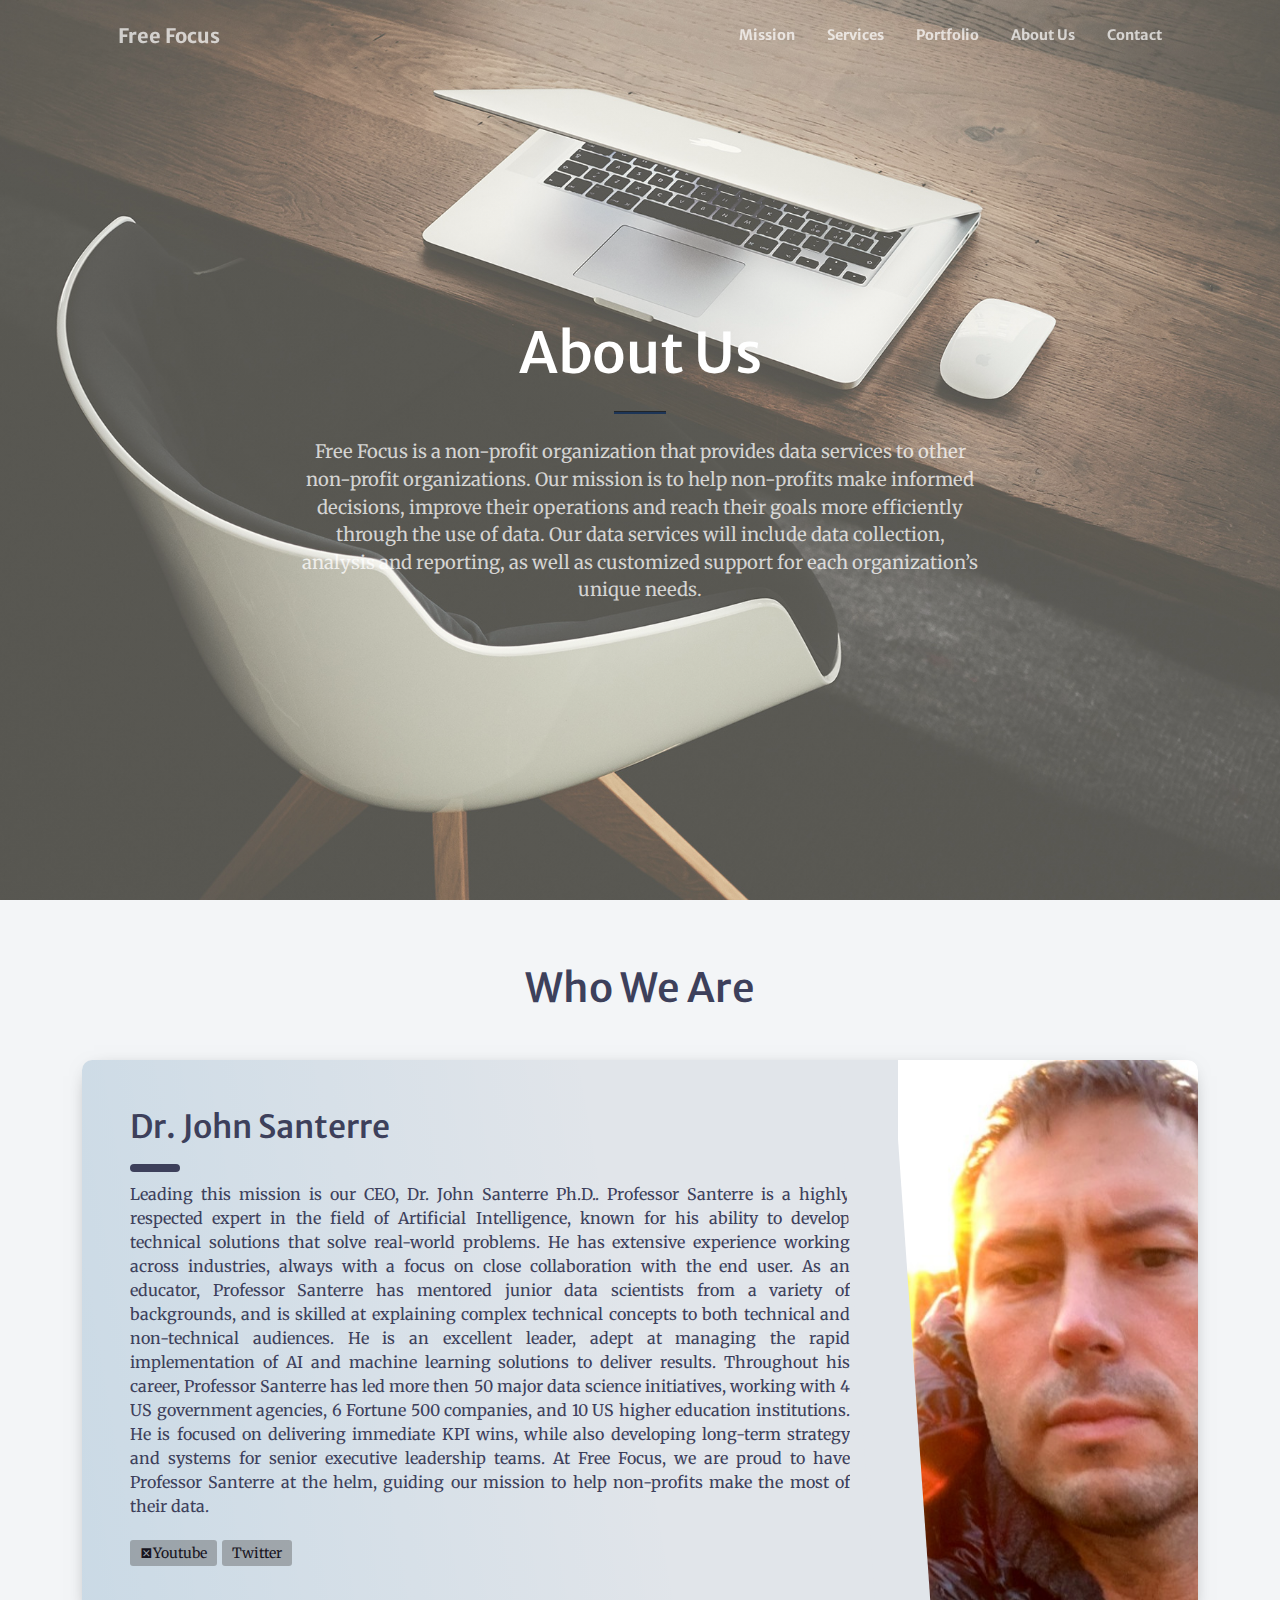
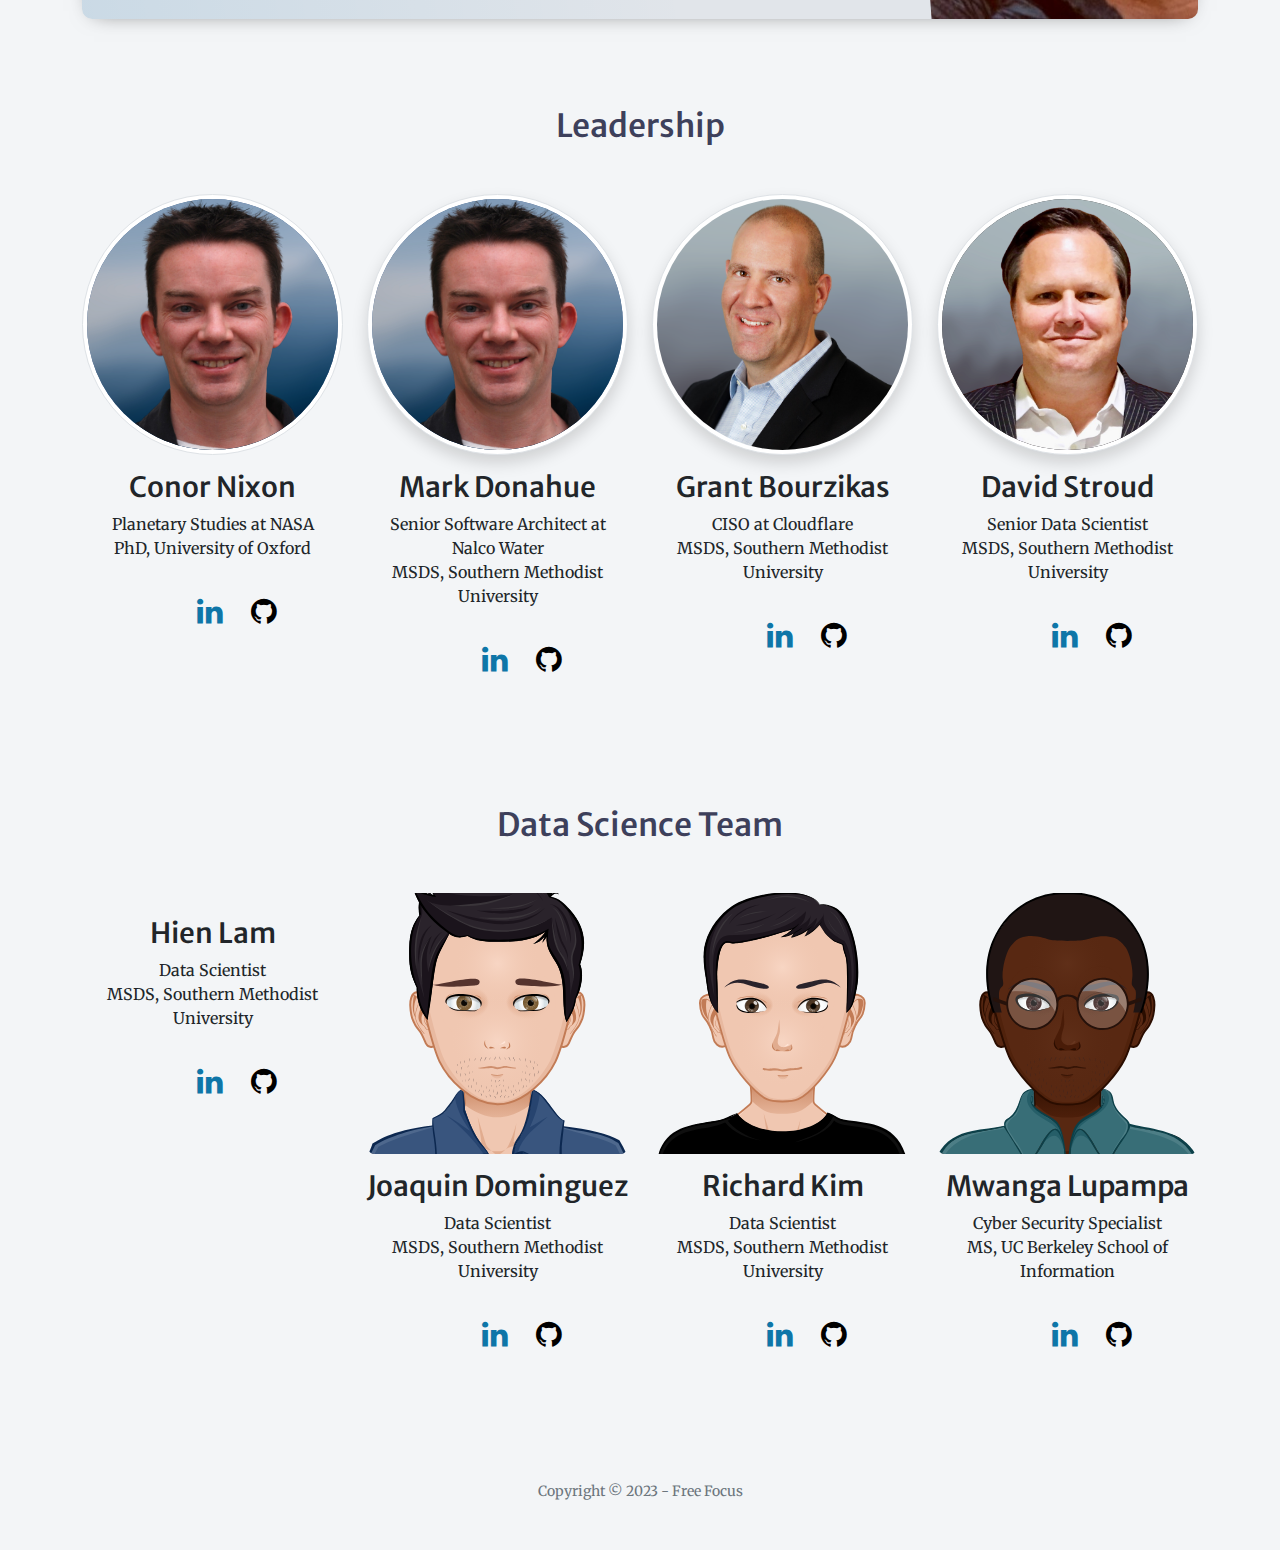
==== commit acf32da2: "add Stroud" ====
--- a/about.html
+++ b/about.html
@@ -129,7 +129,7 @@
                             </ul>
                         </div><!--End our team-->
                     <!-- </div>End Col -->
-                    <div class="col-lg-4 col-sm-4 col-xs-12 ">    
+                    <div class="col-lg-3 col-sm-3 col-xs-12 ">    
                         <div class="our-team">
                             <div class="single-team">
                                     <img src="/assets/img/Connor.svg" class="img-fluid img-thumbnail mb-3 rounded-circle" type="image/svg+xml" alt="">
@@ -142,7 +142,7 @@
                             </ul>	
                         </div><!--End Our Team-->    
                     </div><!--End Col-->
-                    <div class="col-lg-4 col-sm-4 col-xs-12">    
+                    <div class="col-lg-3 col-sm-3 col-xs-12">    
                         <div class="our-team">
                             <div class="single-team">
                                 <img src="/assets/img/Connor.svg" class="img-fluid img-thumbnail mb-3 rounded-circle shadow" type="image/svg+xml" alt="">
@@ -155,7 +155,7 @@
                             </ul>	
                         </div><!--End Our Team-->    
                     </div><!--End Col-->
-                    <div class="col-lg-4 col-sm-4 col-xs-12">    
+                    <div class="col-lg-3 col-sm-3 col-xs-12">    
                         <div class="our-team">
                             <div class="single-team">
                                 <img src="/assets/img/Grant.svg" class="img-fluid img-thumbnail mb-3 rounded-circle shadow" type="image/svg+xml" alt="">
@@ -164,6 +164,19 @@
                             </div>
                             <ul class="social">
                                 <a href="https://www.linkedin.com/in/grantbourzikas/" class = "fa fa-linkedin linkedin"></a>
+                                <a href="#" class = "fa fa-github github"></a>
+                            </ul>	
+                        </div><!--End Our Team-->    
+                    </div><!--End Col-->
+                    <div class="col-lg-3 col-sm-3 col-xs-12">    
+                        <div class="our-team">
+                            <div class="single-team">
+                                <img src="/assets/img/stroud.svg" class="img-fluid img-thumbnail mb-3 rounded-circle shadow" type="image/svg+xml" alt="">
+                                <h3>David Stroud</h3>
+                                <p>Senior Data Scientist <br> MSDS, Southern Methodist University</p>
+                            </div>
+                            <ul class="social">
+                                <a href="https://www.linkedin.com/in/davidstroudai/" class = "fa fa-linkedin linkedin"></a>
                                 <a href="#" class = "fa fa-github github"></a>
                             </ul>	
                         </div><!--End Our Team-->    
